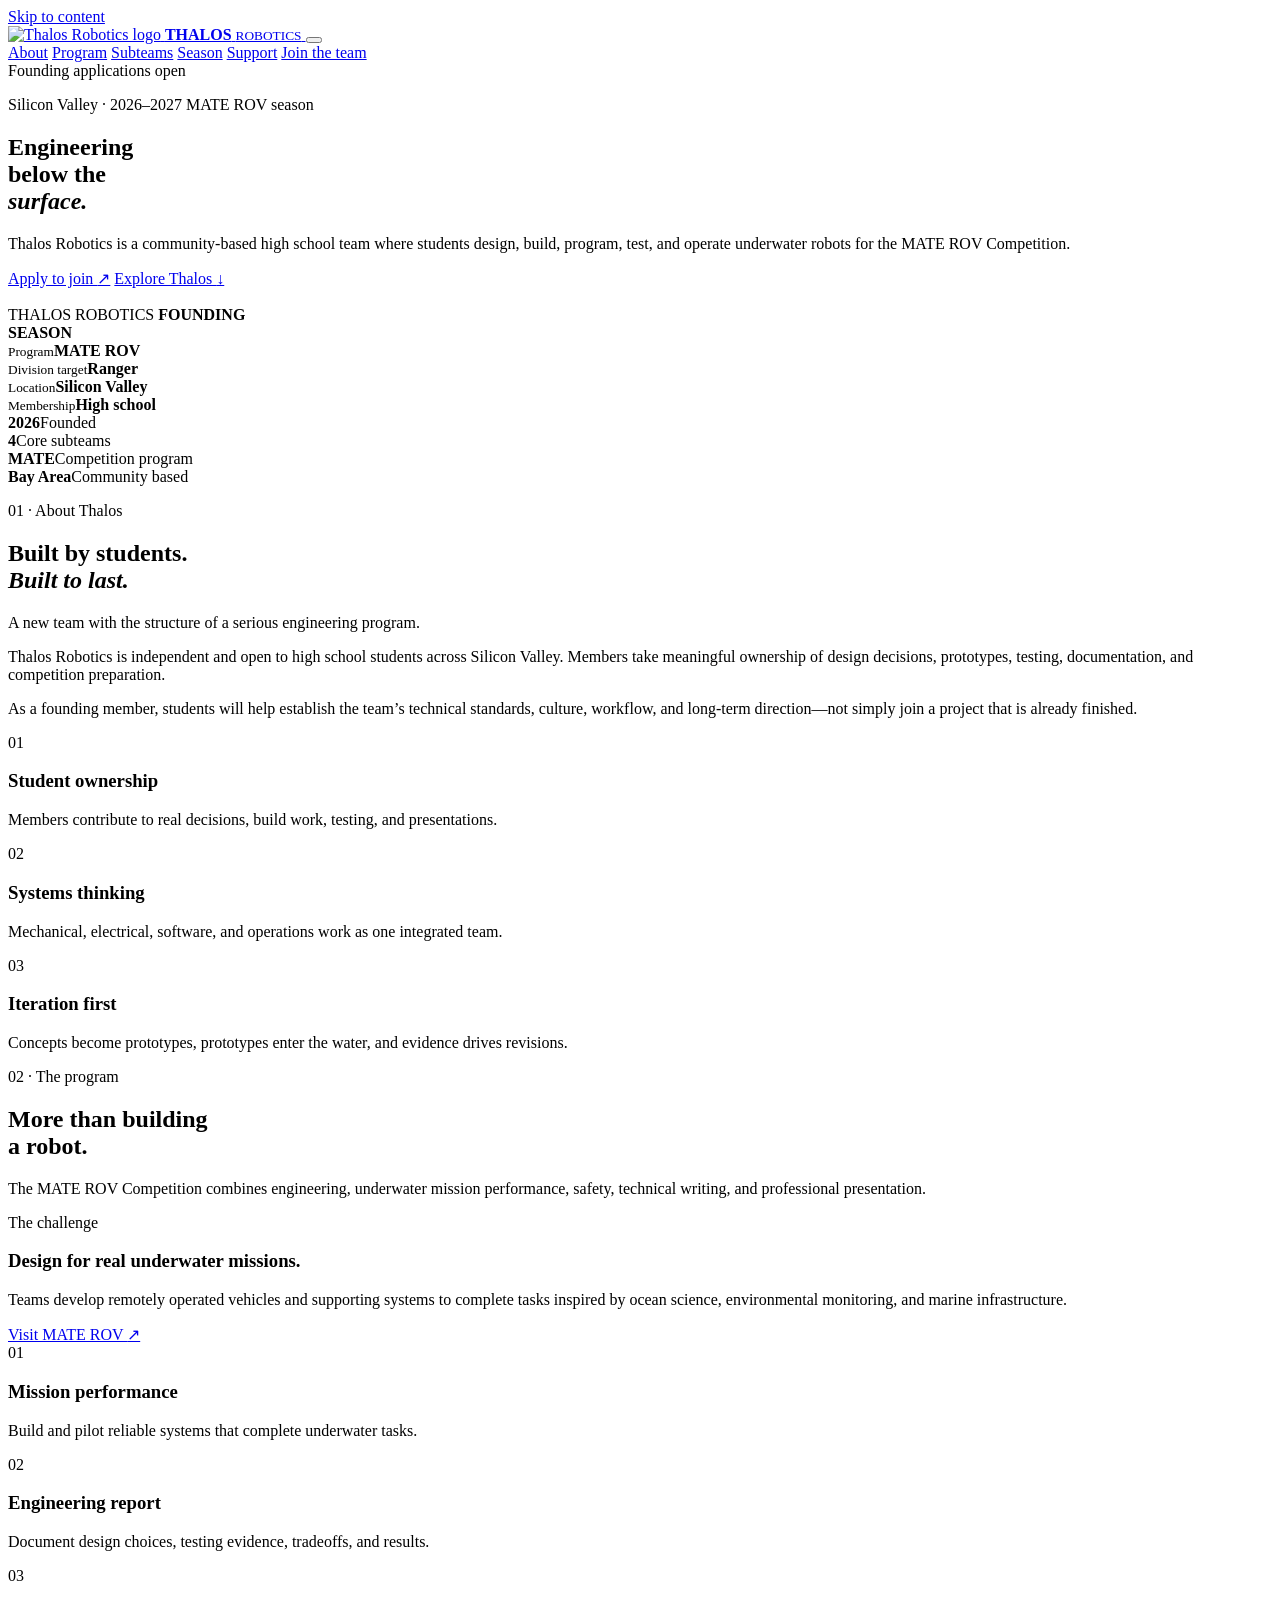
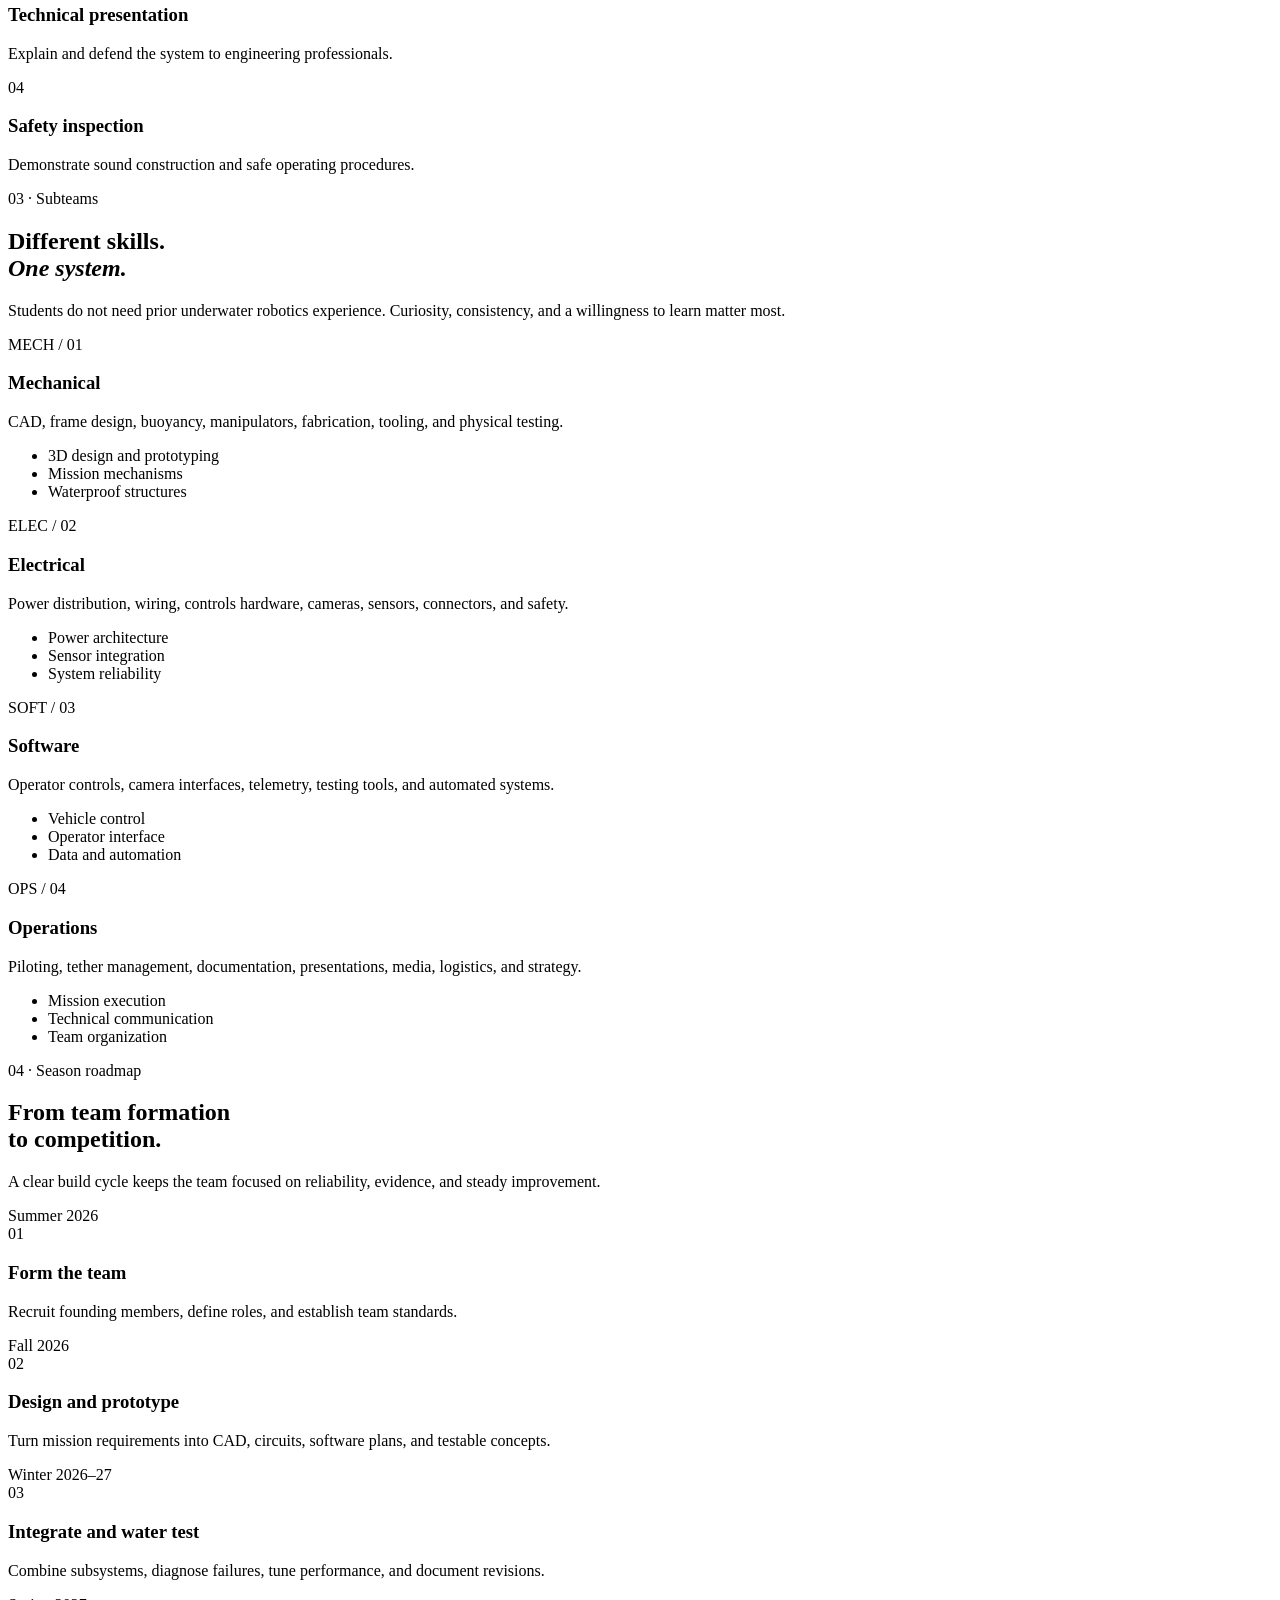
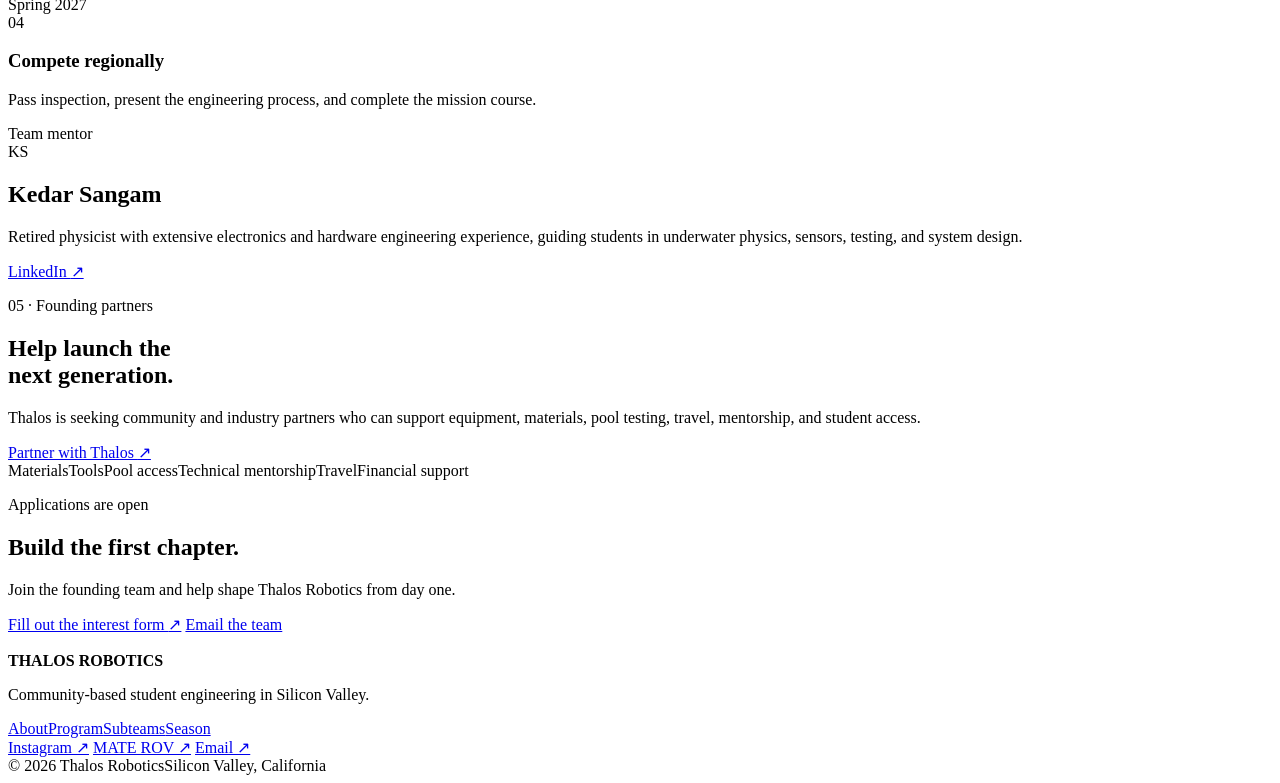
==== index.html @ f49745d5 "NewIndex" ====
<!DOCTYPE html>
<html lang="en" class="no-js">
<head>
  <meta charset="UTF-8" />
  <meta name="viewport" content="width=device-width, initial-scale=1.0" />
  <meta name="description" content="Thalos Robotics is a community-based high school underwater robotics team in Silicon Valley preparing for the 2026–2027 MATE ROV season." />
  <meta name="theme-color" content="#07111b" />
  <title>Thalos Robotics | Silicon Valley</title>
  <link rel="icon" href="assets/thalos-logo.png" />
  <link rel="stylesheet" href="styles.css" />
</head>
<body>
  <a class="skip-link" href="#main">Skip to content</a>

  <header class="site-header" id="top">
    <div class="container nav-row">
      <a class="brand" href="#top" aria-label="Thalos Robotics home">
        <img src="assets/thalos-logo.png" alt="Thalos Robotics logo" />
        <span>
          <strong>THALOS</strong>
          <small>ROBOTICS</small>
        </span>
      </a>

      <button class="menu-button" id="menuButton" type="button" aria-label="Open navigation" aria-controls="siteNav" aria-expanded="false">
        <span></span><span></span><span></span>
      </button>

      <nav class="site-nav" id="siteNav" aria-label="Primary navigation">
        <a href="#about">About</a>
        <a href="#program">Program</a>
        <a href="#subteams">Subteams</a>
        <a href="#season">Season</a>
        <a href="#support">Support</a>
        <a class="nav-button" href="https://forms.gle/yVy1SwmJrFH3ZqKx7" target="_blank" rel="noreferrer">Join the team</a>
      </nav>
    </div>
  </header>

  <main id="main">
    <section class="hero">
      <div class="hero-grid" aria-hidden="true"></div>
      <div class="hero-orb hero-orb-one" aria-hidden="true"></div>
      <div class="hero-orb hero-orb-two" aria-hidden="true"></div>

      <div class="container hero-layout">
        <div class="hero-copy reveal">
          <div class="status-pill"><span></span> Founding applications open</div>
          <p class="overline">Silicon Valley · 2026–2027 MATE ROV season</p>
          <h1>Engineering<br />below the<br /><em>surface.</em></h1>
          <p class="hero-description">
            Thalos Robotics is a community-based high school team where students design, build, program, test, and operate underwater robots for the MATE ROV Competition.
          </p>
          <div class="hero-actions">
            <a class="button button-primary" href="https://forms.gle/yVy1SwmJrFH3ZqKx7" target="_blank" rel="noreferrer">Apply to join <span aria-hidden="true">↗</span></a>
            <a class="button button-secondary" href="#about">Explore Thalos <span aria-hidden="true">↓</span></a>
          </div>
        </div>

        <aside class="hero-panel reveal" data-delay="100" aria-label="Team information">
          <div class="panel-logo-wrap">
            <div class="logo-rings" aria-hidden="true"></div>
            <img src="assets/thalos-logo.png" alt="" />
          </div>
          <div class="panel-wordmark">
            <span>THALOS ROBOTICS</span>
            <strong>FOUNDING<br />SEASON</strong>
          </div>
          <div class="panel-facts">
            <div><small>Program</small><strong>MATE ROV</strong></div>
            <div><small>Division target</small><strong>Ranger</strong></div>
            <div><small>Location</small><strong>Silicon Valley</strong></div>
            <div><small>Membership</small><strong>High school</strong></div>
          </div>
        </aside>
      </div>
    </section>

    <section class="team-strip" aria-label="Team summary">
      <div class="container team-strip-grid">
        <div><strong>2026</strong><span>Founded</span></div>
        <div><strong>4</strong><span>Core subteams</span></div>
        <div><strong>MATE</strong><span>Competition program</span></div>
        <div><strong>Bay Area</strong><span>Community based</span></div>
      </div>
    </section>

    <section class="section section-light" id="about">
      <div class="container two-column">
        <div class="section-heading reveal">
          <p class="overline dark">01 · About Thalos</p>
          <h2>Built by students.<br /><em>Built to last.</em></h2>
        </div>
        <div class="body-copy reveal" data-delay="80">
          <p class="lead">A new team with the structure of a serious engineering program.</p>
          <p>Thalos Robotics is independent and open to high school students across Silicon Valley. Members take meaningful ownership of design decisions, prototypes, testing, documentation, and competition preparation.</p>
          <p>As a founding member, students will help establish the team’s technical standards, culture, workflow, and long-term direction—not simply join a project that is already finished.</p>
        </div>
      </div>

      <div class="container value-grid">
        <article class="value-card reveal">
          <span>01</span>
          <h3>Student ownership</h3>
          <p>Members contribute to real decisions, build work, testing, and presentations.</p>
        </article>
        <article class="value-card reveal" data-delay="60">
          <span>02</span>
          <h3>Systems thinking</h3>
          <p>Mechanical, electrical, software, and operations work as one integrated team.</p>
        </article>
        <article class="value-card reveal" data-delay="120">
          <span>03</span>
          <h3>Iteration first</h3>
          <p>Concepts become prototypes, prototypes enter the water, and evidence drives revisions.</p>
        </article>
      </div>
    </section>

    <section class="section section-dark" id="program">
      <div class="container section-topline reveal">
        <div>
          <p class="overline">02 · The program</p>
          <h2>More than building<br />a robot.</h2>
        </div>
        <p>The MATE ROV Competition combines engineering, underwater mission performance, safety, technical writing, and professional presentation.</p>
      </div>

      <div class="container program-layout">
        <div class="program-feature reveal">
          <p class="feature-label">The challenge</p>
          <h3>Design for real underwater missions.</h3>
          <p>Teams develop remotely operated vehicles and supporting systems to complete tasks inspired by ocean science, environmental monitoring, and marine infrastructure.</p>
          <a class="text-link" href="https://materovcompetition.org/" target="_blank" rel="noreferrer">Visit MATE ROV <span aria-hidden="true">↗</span></a>
        </div>

        <div class="mission-list">
          <article class="mission-item reveal">
            <span>01</span><div><h3>Mission performance</h3><p>Build and pilot reliable systems that complete underwater tasks.</p></div>
          </article>
          <article class="mission-item reveal" data-delay="50">
            <span>02</span><div><h3>Engineering report</h3><p>Document design choices, testing evidence, tradeoffs, and results.</p></div>
          </article>
          <article class="mission-item reveal" data-delay="100">
            <span>03</span><div><h3>Technical presentation</h3><p>Explain and defend the system to engineering professionals.</p></div>
          </article>
          <article class="mission-item reveal" data-delay="150">
            <span>04</span><div><h3>Safety inspection</h3><p>Demonstrate sound construction and safe operating procedures.</p></div>
          </article>
        </div>
      </div>
    </section>

    <section class="section section-light" id="subteams">
      <div class="container section-topline dark reveal">
        <div>
          <p class="overline dark">03 · Subteams</p>
          <h2>Different skills.<br /><em>One system.</em></h2>
        </div>
        <p>Students do not need prior underwater robotics experience. Curiosity, consistency, and a willingness to learn matter most.</p>
      </div>

      <div class="container subteam-grid">
        <article class="subteam-card reveal">
          <div class="subteam-code">MECH / 01</div>
          <h3>Mechanical</h3>
          <p>CAD, frame design, buoyancy, manipulators, fabrication, tooling, and physical testing.</p>
          <ul><li>3D design and prototyping</li><li>Mission mechanisms</li><li>Waterproof structures</li></ul>
        </article>
        <article class="subteam-card reveal" data-delay="50">
          <div class="subteam-code">ELEC / 02</div>
          <h3>Electrical</h3>
          <p>Power distribution, wiring, controls hardware, cameras, sensors, connectors, and safety.</p>
          <ul><li>Power architecture</li><li>Sensor integration</li><li>System reliability</li></ul>
        </article>
        <article class="subteam-card reveal" data-delay="100">
          <div class="subteam-code">SOFT / 03</div>
          <h3>Software</h3>
          <p>Operator controls, camera interfaces, telemetry, testing tools, and automated systems.</p>
          <ul><li>Vehicle control</li><li>Operator interface</li><li>Data and automation</li></ul>
        </article>
        <article class="subteam-card reveal" data-delay="150">
          <div class="subteam-code">OPS / 04</div>
          <h3>Operations</h3>
          <p>Piloting, tether management, documentation, presentations, media, logistics, and strategy.</p>
          <ul><li>Mission execution</li><li>Technical communication</li><li>Team organization</li></ul>
        </article>
      </div>
    </section>

    <section class="section season-section" id="season">
      <div class="container section-topline reveal">
        <div>
          <p class="overline">04 · Season roadmap</p>
          <h2>From team formation<br />to competition.</h2>
        </div>
        <p>A clear build cycle keeps the team focused on reliability, evidence, and steady improvement.</p>
      </div>

      <div class="container timeline">
        <article class="timeline-row reveal">
          <div class="timeline-date">Summer 2026</div><div class="timeline-dot"></div><div><span>01</span><h3>Form the team</h3><p>Recruit founding members, define roles, and establish team standards.</p></div>
        </article>
        <article class="timeline-row reveal">
          <div class="timeline-date">Fall 2026</div><div class="timeline-dot"></div><div><span>02</span><h3>Design and prototype</h3><p>Turn mission requirements into CAD, circuits, software plans, and testable concepts.</p></div>
        </article>
        <article class="timeline-row reveal">
          <div class="timeline-date">Winter 2026–27</div><div class="timeline-dot"></div><div><span>03</span><h3>Integrate and water test</h3><p>Combine subsystems, diagnose failures, tune performance, and document revisions.</p></div>
        </article>
        <article class="timeline-row reveal">
          <div class="timeline-date">Spring 2027</div><div class="timeline-dot"></div><div><span>04</span><h3>Compete regionally</h3><p>Pass inspection, present the engineering process, and complete the mission course.</p></div>
        </article>
      </div>
    </section>

    <section class="mentor-section">
      <div class="container mentor-card reveal">
        <div class="mentor-tag">Team mentor</div>
        <div class="mentor-profile">
          <div class="mentor-avatar" aria-hidden="true">KS</div>
          <div>
            <h2>Kedar Sangam</h2>
            <p>Retired physicist with extensive electronics and hardware engineering experience, guiding students in underwater physics, sensors, testing, and system design.</p>
          </div>
        </div>
        <a class="button button-outline-dark" href="https://www.linkedin.com/in/kedarsangam/" target="_blank" rel="noreferrer">LinkedIn <span aria-hidden="true">↗</span></a>
      </div>
    </section>

    <section class="section support-section" id="support">
      <div class="container support-layout">
        <div class="support-copy reveal">
          <p class="overline">05 · Founding partners</p>
          <h2>Help launch the<br />next generation.</h2>
          <p>Thalos is seeking community and industry partners who can support equipment, materials, pool testing, travel, mentorship, and student access.</p>
          <a class="button button-secondary" href="mailto:thalosrobotics@gmail.com?subject=Thalos%20Robotics%20Partnership">Partner with Thalos <span aria-hidden="true">↗</span></a>
        </div>
        <div class="support-list reveal" data-delay="80">
          <span>Materials</span><span>Tools</span><span>Pool access</span><span>Technical mentorship</span><span>Travel</span><span>Financial support</span>
        </div>
      </div>
    </section>

    <section class="join-section">
      <div class="join-pattern" aria-hidden="true"></div>
      <div class="container join-content reveal">
        <p class="overline">Applications are open</p>
        <h2>Build the first chapter.</h2>
        <p>Join the founding team and help shape Thalos Robotics from day one.</p>
        <div class="join-actions">
          <a class="button button-white" href="https://forms.gle/yVy1SwmJrFH3ZqKx7" target="_blank" rel="noreferrer">Fill out the interest form <span aria-hidden="true">↗</span></a>
          <a class="button button-ghost" href="mailto:thalosrobotics@gmail.com">Email the team</a>
        </div>
      </div>
    </section>
  </main>

  <footer class="site-footer">
    <div class="container footer-layout">
      <div class="footer-brand">
        <img src="assets/thalos-logo.png" alt="" />
        <div><strong>THALOS ROBOTICS</strong><p>Community-based student engineering in Silicon Valley.</p></div>
      </div>
      <div class="footer-nav">
        <a href="#about">About</a><a href="#program">Program</a><a href="#subteams">Subteams</a><a href="#season">Season</a>
      </div>
      <div class="footer-nav">
        <a href="https://instagram.com/thalosrobotics" target="_blank" rel="noreferrer">Instagram ↗</a>
        <a href="https://materovcompetition.org/" target="_blank" rel="noreferrer">MATE ROV ↗</a>
        <a href="mailto:thalosrobotics@gmail.com">Email ↗</a>
      </div>
    </div>
    <div class="container footer-bottom"><span>© 2026 Thalos Robotics</span><span>Silicon Valley, California</span></div>
  </footer>

  <script src="script.js"></script>
</body>
</html>
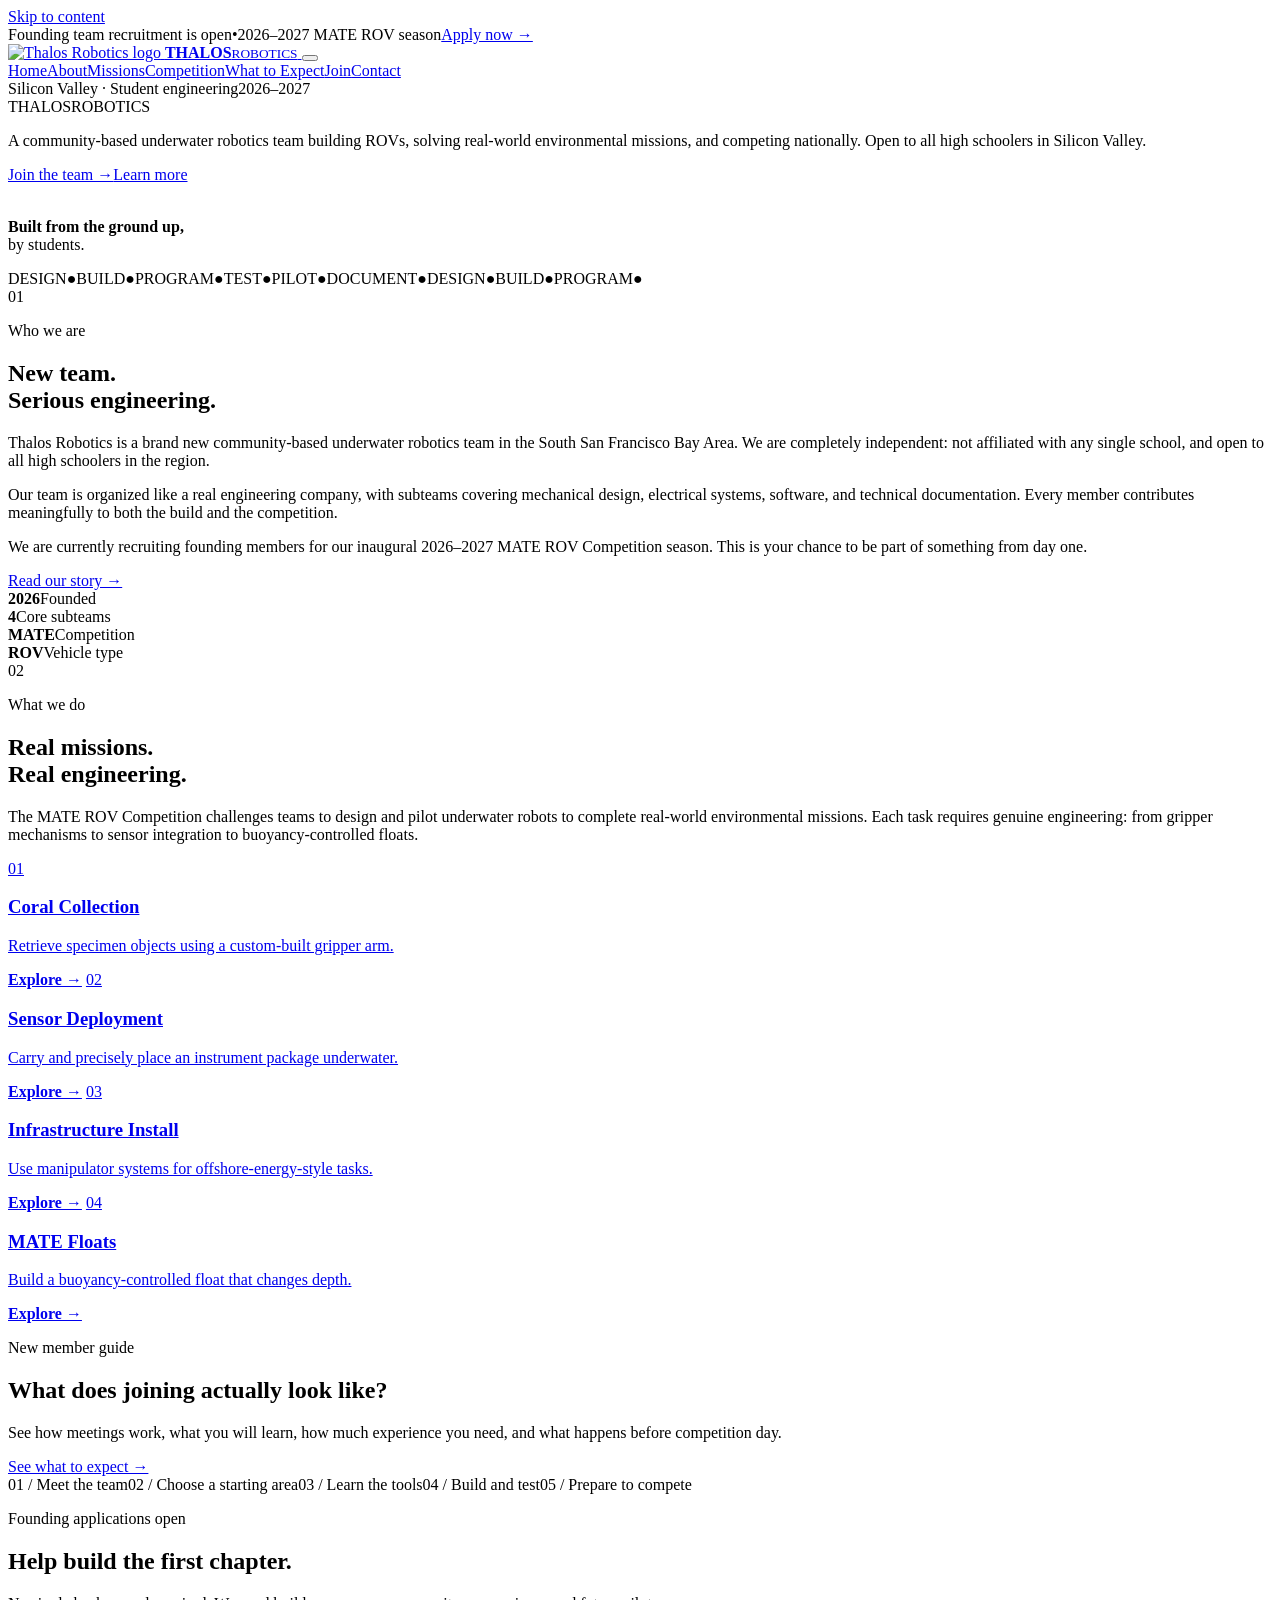
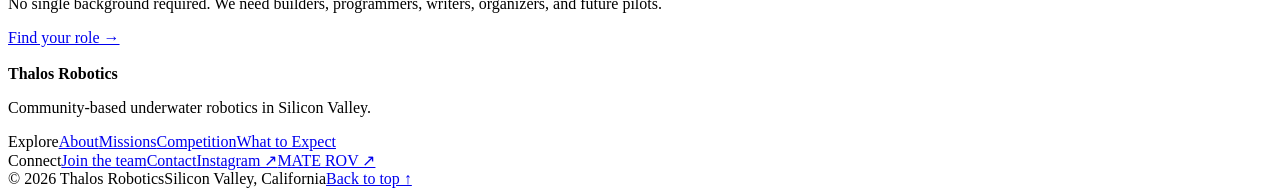
==== commit c6b73edf: "Add files via upload New Website" ====
--- a/index.html
+++ b/index.html
@@ -1,278 +1,79 @@
-<!DOCTYPE html>
+<!doctype html>
 <html lang="en" class="no-js">
 <head>
-  <meta charset="UTF-8" />
-  <meta name="viewport" content="width=device-width, initial-scale=1.0" />
+  <meta charset="utf-8" />
+  <meta name="viewport" content="width=device-width, initial-scale=1" />
   <meta name="description" content="Thalos Robotics is a community-based high school underwater robotics team in Silicon Valley preparing for the 2026–2027 MATE ROV season." />
-  <meta name="theme-color" content="#07111b" />
-  <title>Thalos Robotics | Silicon Valley</title>
+  <meta name="theme-color" content="#f4f0e6" />
+  <title>Home | Thalos Robotics</title>
   <link rel="icon" href="assets/thalos-logo.png" />
   <link rel="stylesheet" href="styles.css" />
 </head>
-<body>
-  <a class="skip-link" href="#main">Skip to content</a>
+<body class="home-page">
+<a class="skip-link" href="#main">Skip to content</a>
+<div class="announcement"><div class="wrap announcement-inner"><span>Founding team recruitment is open</span><span class="announcement-dot">•</span><span>2026–2027 MATE ROV season</span><a href="join.html">Apply now →</a></div></div>
+<header class="site-header" id="top">
+  <div class="wrap nav-shell">
+    <a class="brand" href="index.html" aria-label="Thalos Robotics home">
+      <img src="assets/thalos-logo.png" alt="Thalos Robotics logo" />
+      <span><strong>THALOS</strong><small>ROBOTICS</small></span>
+    </a>
+    <button class="menu-toggle" type="button" aria-expanded="false" aria-controls="site-nav" aria-label="Open navigation"><i></i><i></i></button>
+    <nav class="site-nav" id="site-nav" aria-label="Primary navigation"><a href="index.html" class="active" aria-current="page">Home</a><a href="about.html">About</a><a href="mission.html">Missions</a><a href="competition.html">Competition</a><a href="expect.html">What to Expect</a><a href="join.html">Join</a><a href="contact.html">Contact</a></nav>
+  </div>
+</header>
+<main id="main">
+<section class="home-hero section-pad">
+  <div class="wrap hero-stage">
+    <div class="hero-kicker reveal"><span class="eyebrow">Silicon Valley · Student engineering</span><span class="season-chip">2026–2027</span></div>
+    <div class="hero-title reveal" data-delay="60"><span>THALOS</span><span class="outline-word">ROBOTICS</span></div>
+    <div class="hero-bottom">
+      <div class="hero-statement reveal" data-delay="120"><p>A community-based underwater robotics team building ROVs, solving real-world environmental missions, and competing nationally. Open to all high schoolers in Silicon Valley.</p><div class="button-row"><a class="button button-dark" href="join.html">Join the team →</a><a class="button button-line" href="about.html">Learn more</a></div></div>
+      <div class="hero-badge reveal" data-delay="180"><div class="badge-ring"><img src="assets/thalos-logo.png" alt="" /></div><p><strong>Built from the ground up,</strong><br />by students.</p></div>
+    </div>
+  </div>
+</section>
 
-  <header class="site-header" id="top">
-    <div class="container nav-row">
-      <a class="brand" href="#top" aria-label="Thalos Robotics home">
-        <img src="assets/thalos-logo.png" alt="Thalos Robotics logo" />
-        <span>
-          <strong>THALOS</strong>
-          <small>ROBOTICS</small>
-        </span>
-      </a>
+<section class="ticker" aria-label="Team focus areas"><div class="ticker-track"><span>DESIGN</span><b>●</b><span>BUILD</span><b>●</b><span>PROGRAM</span><b>●</b><span>TEST</span><b>●</b><span>PILOT</span><b>●</b><span>DOCUMENT</span><b>●</b><span>DESIGN</span><b>●</b><span>BUILD</span><b>●</b><span>PROGRAM</span><b>●</b></div></section>
 
-      <button class="menu-button" id="menuButton" type="button" aria-label="Open navigation" aria-controls="siteNav" aria-expanded="false">
-        <span></span><span></span><span></span>
-      </button>
+<section class="section-pad section-cream">
+  <div class="wrap split-intro">
+    <div class="reveal"><span class="section-number">01</span><p class="eyebrow">Who we are</p><h2>New team.<br />Serious engineering.</h2></div>
+    <div class="large-copy reveal" data-delay="80"><p>Thalos Robotics is a brand new community-based underwater robotics team in the South San Francisco Bay Area. We are completely independent: not affiliated with any single school, and open to all high schoolers in the region.</p><p>Our team is organized like a real engineering company, with subteams covering mechanical design, electrical systems, software, and technical documentation. Every member contributes meaningfully to both the build and the competition.</p><p>We are currently recruiting founding members for our inaugural 2026–2027 MATE ROV Competition season. This is your chance to be part of something from day one.</p><a class="arrow-link" href="about.html">Read our story →</a></div>
+  </div>
+  <div class="wrap metric-grid reveal">
+    <div><strong>2026</strong><span>Founded</span></div><div><strong>4</strong><span>Core subteams</span></div><div><strong>MATE</strong><span>Competition</span></div><div><strong>ROV</strong><span>Vehicle type</span></div>
+  </div>
+</section>
 
-      <nav class="site-nav" id="siteNav" aria-label="Primary navigation">
-        <a href="#about">About</a>
-        <a href="#program">Program</a>
-        <a href="#subteams">Subteams</a>
-        <a href="#season">Season</a>
-        <a href="#support">Support</a>
-        <a class="nav-button" href="https://forms.gle/yVy1SwmJrFH3ZqKx7" target="_blank" rel="noreferrer">Join the team</a>
-      </nav>
+<section class="section-pad section-blue">
+  <div class="wrap section-heading reveal"><div><span class="section-number light">02</span><p class="eyebrow light">What we do</p><h2>Real missions.<br />Real engineering.</h2></div><p>The MATE ROV Competition challenges teams to design and pilot underwater robots to complete real-world environmental missions. Each task requires genuine engineering: from gripper mechanisms to sensor integration to buoyancy-controlled floats.</p></div>
+  <div class="wrap mission-board">
+    <a class="mission-tile reveal" href="mission.html#coral"><span>01</span><h3>Coral Collection</h3><p>Retrieve specimen objects using a custom-built gripper arm.</p><b>Explore →</b></a>
+    <a class="mission-tile reveal" data-delay="60" href="mission.html#sensor"><span>02</span><h3>Sensor Deployment</h3><p>Carry and precisely place an instrument package underwater.</p><b>Explore →</b></a>
+    <a class="mission-tile reveal" data-delay="120" href="mission.html#infrastructure"><span>03</span><h3>Infrastructure Install</h3><p>Use manipulator systems for offshore-energy-style tasks.</p><b>Explore →</b></a>
+    <a class="mission-tile reveal" data-delay="180" href="mission.html#floats"><span>04</span><h3>MATE Floats</h3><p>Build a buoyancy-controlled float that changes depth.</p><b>Explore →</b></a>
+  </div>
+</section>
+
+<section class="section-pad section-paper">
+  <div class="wrap feature-banner reveal"><div><p class="eyebrow">New member guide</p><h2>What does joining actually look like?</h2><p>See how meetings work, what you will learn, how much experience you need, and what happens before competition day.</p><a class="button button-coral" href="expect.html">See what to expect →</a></div><div class="expect-stack"><span>01 / Meet the team</span><span>02 / Choose a starting area</span><span>03 / Learn the tools</span><span>04 / Build and test</span><span>05 / Prepare to compete</span></div></div>
+</section>
+
+<section class="section-pad section-coral">
+  <div class="wrap cta-band reveal"><div><p class="eyebrow">Founding applications open</p><h2>Help build the first chapter.</h2></div><div><p>No single background required. We need builders, programmers, writers, organizers, and future pilots.</p><a class="button button-light" href="join.html">Find your role →</a></div></div>
+</section></main>
+<footer class="site-footer">
+  <div class="wrap footer-grid">
+    <div class="footer-identity">
+      <img src="assets/thalos-logo.png" alt="" />
+      <div><strong>Thalos Robotics</strong><p>Community-based underwater robotics in Silicon Valley.</p></div>
     </div>
-  </header>
-
-  <main id="main">
-    <section class="hero">
-      <div class="hero-grid" aria-hidden="true"></div>
-      <div class="hero-orb hero-orb-one" aria-hidden="true"></div>
-      <div class="hero-orb hero-orb-two" aria-hidden="true"></div>
-
-      <div class="container hero-layout">
-        <div class="hero-copy reveal">
-          <div class="status-pill"><span></span> Founding applications open</div>
-          <p class="overline">Silicon Valley · 2026–2027 MATE ROV season</p>
-          <h1>Engineering<br />below the<br /><em>surface.</em></h1>
-          <p class="hero-description">
-            Thalos Robotics is a community-based high school team where students design, build, program, test, and operate underwater robots for the MATE ROV Competition.
-          </p>
-          <div class="hero-actions">
-            <a class="button button-primary" href="https://forms.gle/yVy1SwmJrFH3ZqKx7" target="_blank" rel="noreferrer">Apply to join <span aria-hidden="true">↗</span></a>
-            <a class="button button-secondary" href="#about">Explore Thalos <span aria-hidden="true">↓</span></a>
-          </div>
-        </div>
-
-        <aside class="hero-panel reveal" data-delay="100" aria-label="Team information">
-          <div class="panel-logo-wrap">
-            <div class="logo-rings" aria-hidden="true"></div>
-            <img src="assets/thalos-logo.png" alt="" />
-          </div>
-          <div class="panel-wordmark">
-            <span>THALOS ROBOTICS</span>
-            <strong>FOUNDING<br />SEASON</strong>
-          </div>
-          <div class="panel-facts">
-            <div><small>Program</small><strong>MATE ROV</strong></div>
-            <div><small>Division target</small><strong>Ranger</strong></div>
-            <div><small>Location</small><strong>Silicon Valley</strong></div>
-            <div><small>Membership</small><strong>High school</strong></div>
-          </div>
-        </aside>
-      </div>
-    </section>
-
-    <section class="team-strip" aria-label="Team summary">
-      <div class="container team-strip-grid">
-        <div><strong>2026</strong><span>Founded</span></div>
-        <div><strong>4</strong><span>Core subteams</span></div>
-        <div><strong>MATE</strong><span>Competition program</span></div>
-        <div><strong>Bay Area</strong><span>Community based</span></div>
-      </div>
-    </section>
-
-    <section class="section section-light" id="about">
-      <div class="container two-column">
-        <div class="section-heading reveal">
-          <p class="overline dark">01 · About Thalos</p>
-          <h2>Built by students.<br /><em>Built to last.</em></h2>
-        </div>
-        <div class="body-copy reveal" data-delay="80">
-          <p class="lead">A new team with the structure of a serious engineering program.</p>
-          <p>Thalos Robotics is independent and open to high school students across Silicon Valley. Members take meaningful ownership of design decisions, prototypes, testing, documentation, and competition preparation.</p>
-          <p>As a founding member, students will help establish the team’s technical standards, culture, workflow, and long-term direction—not simply join a project that is already finished.</p>
-        </div>
-      </div>
-
-      <div class="container value-grid">
-        <article class="value-card reveal">
-          <span>01</span>
-          <h3>Student ownership</h3>
-          <p>Members contribute to real decisions, build work, testing, and presentations.</p>
-        </article>
-        <article class="value-card reveal" data-delay="60">
-          <span>02</span>
-          <h3>Systems thinking</h3>
-          <p>Mechanical, electrical, software, and operations work as one integrated team.</p>
-        </article>
-        <article class="value-card reveal" data-delay="120">
-          <span>03</span>
-          <h3>Iteration first</h3>
-          <p>Concepts become prototypes, prototypes enter the water, and evidence drives revisions.</p>
-        </article>
-      </div>
-    </section>
-
-    <section class="section section-dark" id="program">
-      <div class="container section-topline reveal">
-        <div>
-          <p class="overline">02 · The program</p>
-          <h2>More than building<br />a robot.</h2>
-        </div>
-        <p>The MATE ROV Competition combines engineering, underwater mission performance, safety, technical writing, and professional presentation.</p>
-      </div>
-
-      <div class="container program-layout">
-        <div class="program-feature reveal">
-          <p class="feature-label">The challenge</p>
-          <h3>Design for real underwater missions.</h3>
-          <p>Teams develop remotely operated vehicles and supporting systems to complete tasks inspired by ocean science, environmental monitoring, and marine infrastructure.</p>
-          <a class="text-link" href="https://materovcompetition.org/" target="_blank" rel="noreferrer">Visit MATE ROV <span aria-hidden="true">↗</span></a>
-        </div>
-
-        <div class="mission-list">
-          <article class="mission-item reveal">
-            <span>01</span><div><h3>Mission performance</h3><p>Build and pilot reliable systems that complete underwater tasks.</p></div>
-          </article>
-          <article class="mission-item reveal" data-delay="50">
-            <span>02</span><div><h3>Engineering report</h3><p>Document design choices, testing evidence, tradeoffs, and results.</p></div>
-          </article>
-          <article class="mission-item reveal" data-delay="100">
-            <span>03</span><div><h3>Technical presentation</h3><p>Explain and defend the system to engineering professionals.</p></div>
-          </article>
-          <article class="mission-item reveal" data-delay="150">
-            <span>04</span><div><h3>Safety inspection</h3><p>Demonstrate sound construction and safe operating procedures.</p></div>
-          </article>
-        </div>
-      </div>
-    </section>
-
-    <section class="section section-light" id="subteams">
-      <div class="container section-topline dark reveal">
-        <div>
-          <p class="overline dark">03 · Subteams</p>
-          <h2>Different skills.<br /><em>One system.</em></h2>
-        </div>
-        <p>Students do not need prior underwater robotics experience. Curiosity, consistency, and a willingness to learn matter most.</p>
-      </div>
-
-      <div class="container subteam-grid">
-        <article class="subteam-card reveal">
-          <div class="subteam-code">MECH / 01</div>
-          <h3>Mechanical</h3>
-          <p>CAD, frame design, buoyancy, manipulators, fabrication, tooling, and physical testing.</p>
-          <ul><li>3D design and prototyping</li><li>Mission mechanisms</li><li>Waterproof structures</li></ul>
-        </article>
-        <article class="subteam-card reveal" data-delay="50">
-          <div class="subteam-code">ELEC / 02</div>
-          <h3>Electrical</h3>
-          <p>Power distribution, wiring, controls hardware, cameras, sensors, connectors, and safety.</p>
-          <ul><li>Power architecture</li><li>Sensor integration</li><li>System reliability</li></ul>
-        </article>
-        <article class="subteam-card reveal" data-delay="100">
-          <div class="subteam-code">SOFT / 03</div>
-          <h3>Software</h3>
-          <p>Operator controls, camera interfaces, telemetry, testing tools, and automated systems.</p>
-          <ul><li>Vehicle control</li><li>Operator interface</li><li>Data and automation</li></ul>
-        </article>
-        <article class="subteam-card reveal" data-delay="150">
-          <div class="subteam-code">OPS / 04</div>
-          <h3>Operations</h3>
-          <p>Piloting, tether management, documentation, presentations, media, logistics, and strategy.</p>
-          <ul><li>Mission execution</li><li>Technical communication</li><li>Team organization</li></ul>
-        </article>
-      </div>
-    </section>
-
-    <section class="section season-section" id="season">
-      <div class="container section-topline reveal">
-        <div>
-          <p class="overline">04 · Season roadmap</p>
-          <h2>From team formation<br />to competition.</h2>
-        </div>
-        <p>A clear build cycle keeps the team focused on reliability, evidence, and steady improvement.</p>
-      </div>
-
-      <div class="container timeline">
-        <article class="timeline-row reveal">
-          <div class="timeline-date">Summer 2026</div><div class="timeline-dot"></div><div><span>01</span><h3>Form the team</h3><p>Recruit founding members, define roles, and establish team standards.</p></div>
-        </article>
-        <article class="timeline-row reveal">
-          <div class="timeline-date">Fall 2026</div><div class="timeline-dot"></div><div><span>02</span><h3>Design and prototype</h3><p>Turn mission requirements into CAD, circuits, software plans, and testable concepts.</p></div>
-        </article>
-        <article class="timeline-row reveal">
-          <div class="timeline-date">Winter 2026–27</div><div class="timeline-dot"></div><div><span>03</span><h3>Integrate and water test</h3><p>Combine subsystems, diagnose failures, tune performance, and document revisions.</p></div>
-        </article>
-        <article class="timeline-row reveal">
-          <div class="timeline-date">Spring 2027</div><div class="timeline-dot"></div><div><span>04</span><h3>Compete regionally</h3><p>Pass inspection, present the engineering process, and complete the mission course.</p></div>
-        </article>
-      </div>
-    </section>
-
-    <section class="mentor-section">
-      <div class="container mentor-card reveal">
-        <div class="mentor-tag">Team mentor</div>
-        <div class="mentor-profile">
-          <div class="mentor-avatar" aria-hidden="true">KS</div>
-          <div>
-            <h2>Kedar Sangam</h2>
-            <p>Retired physicist with extensive electronics and hardware engineering experience, guiding students in underwater physics, sensors, testing, and system design.</p>
-          </div>
-        </div>
-        <a class="button button-outline-dark" href="https://www.linkedin.com/in/kedarsangam/" target="_blank" rel="noreferrer">LinkedIn <span aria-hidden="true">↗</span></a>
-      </div>
-    </section>
-
-    <section class="section support-section" id="support">
-      <div class="container support-layout">
-        <div class="support-copy reveal">
-          <p class="overline">05 · Founding partners</p>
-          <h2>Help launch the<br />next generation.</h2>
-          <p>Thalos is seeking community and industry partners who can support equipment, materials, pool testing, travel, mentorship, and student access.</p>
-          <a class="button button-secondary" href="mailto:thalosrobotics@gmail.com?subject=Thalos%20Robotics%20Partnership">Partner with Thalos <span aria-hidden="true">↗</span></a>
-        </div>
-        <div class="support-list reveal" data-delay="80">
-          <span>Materials</span><span>Tools</span><span>Pool access</span><span>Technical mentorship</span><span>Travel</span><span>Financial support</span>
-        </div>
-      </div>
-    </section>
-
-    <section class="join-section">
-      <div class="join-pattern" aria-hidden="true"></div>
-      <div class="container join-content reveal">
-        <p class="overline">Applications are open</p>
-        <h2>Build the first chapter.</h2>
-        <p>Join the founding team and help shape Thalos Robotics from day one.</p>
-        <div class="join-actions">
-          <a class="button button-white" href="https://forms.gle/yVy1SwmJrFH3ZqKx7" target="_blank" rel="noreferrer">Fill out the interest form <span aria-hidden="true">↗</span></a>
-          <a class="button button-ghost" href="mailto:thalosrobotics@gmail.com">Email the team</a>
-        </div>
-      </div>
-    </section>
-  </main>
-
-  <footer class="site-footer">
-    <div class="container footer-layout">
-      <div class="footer-brand">
-        <img src="assets/thalos-logo.png" alt="" />
-        <div><strong>THALOS ROBOTICS</strong><p>Community-based student engineering in Silicon Valley.</p></div>
-      </div>
-      <div class="footer-nav">
-        <a href="#about">About</a><a href="#program">Program</a><a href="#subteams">Subteams</a><a href="#season">Season</a>
-      </div>
-      <div class="footer-nav">
-        <a href="https://instagram.com/thalosrobotics" target="_blank" rel="noreferrer">Instagram ↗</a>
-        <a href="https://materovcompetition.org/" target="_blank" rel="noreferrer">MATE ROV ↗</a>
-        <a href="mailto:thalosrobotics@gmail.com">Email ↗</a>
-      </div>
-    </div>
-    <div class="container footer-bottom"><span>© 2026 Thalos Robotics</span><span>Silicon Valley, California</span></div>
-  </footer>
-
-  <script src="script.js"></script>
+    <div class="footer-column"><span>Explore</span><a href="about.html">About</a><a href="mission.html">Missions</a><a href="competition.html">Competition</a><a href="expect.html">What to Expect</a></div>
+    <div class="footer-column"><span>Connect</span><a href="join.html">Join the team</a><a href="contact.html">Contact</a><a href="https://instagram.com/thalosrobotics" target="_blank" rel="noreferrer">Instagram ↗</a><a href="https://materovcompetition.org/" target="_blank" rel="noreferrer">MATE ROV ↗</a></div>
+  </div>
+  <div class="wrap footer-bottom"><span>© 2026 Thalos Robotics</span><span>Silicon Valley, California</span><a href="#top">Back to top ↑</a></div>
+</footer>
+<script src="script.js"></script>
 </body>
-</html>
+</html>
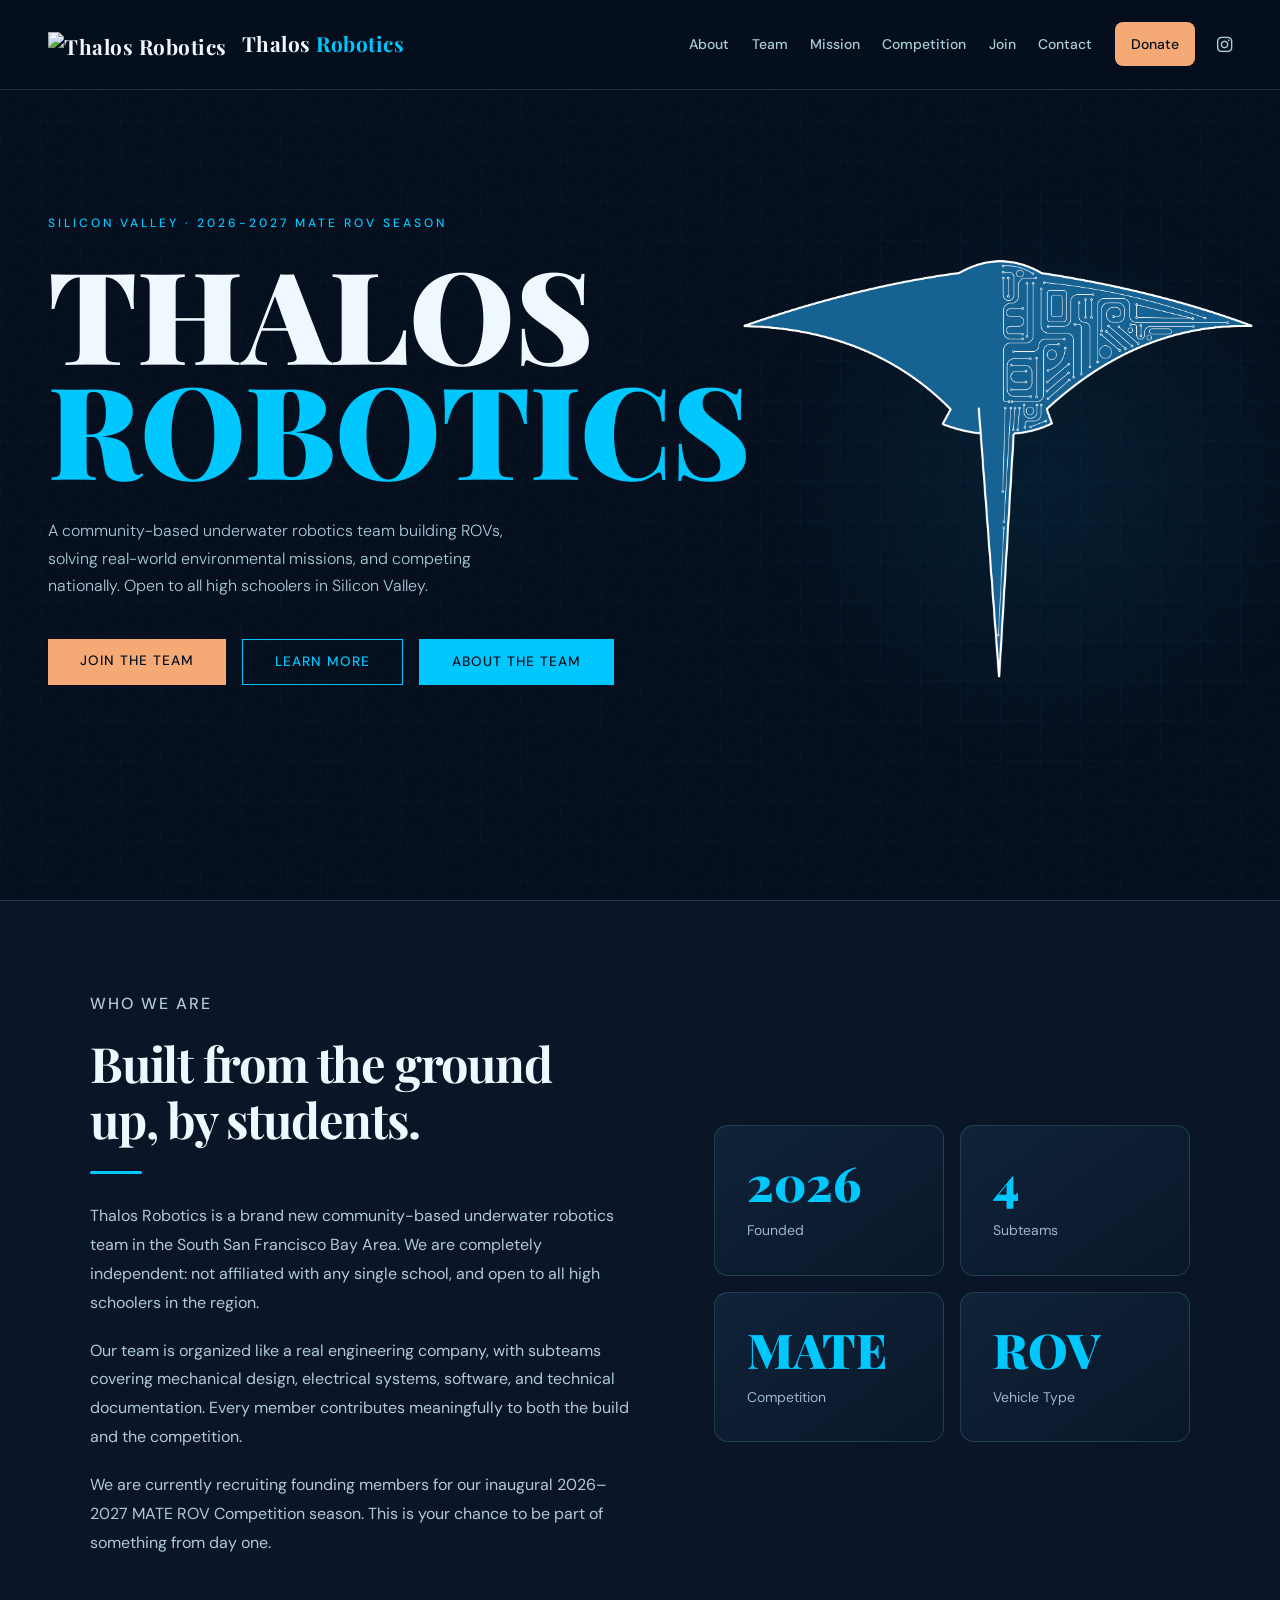
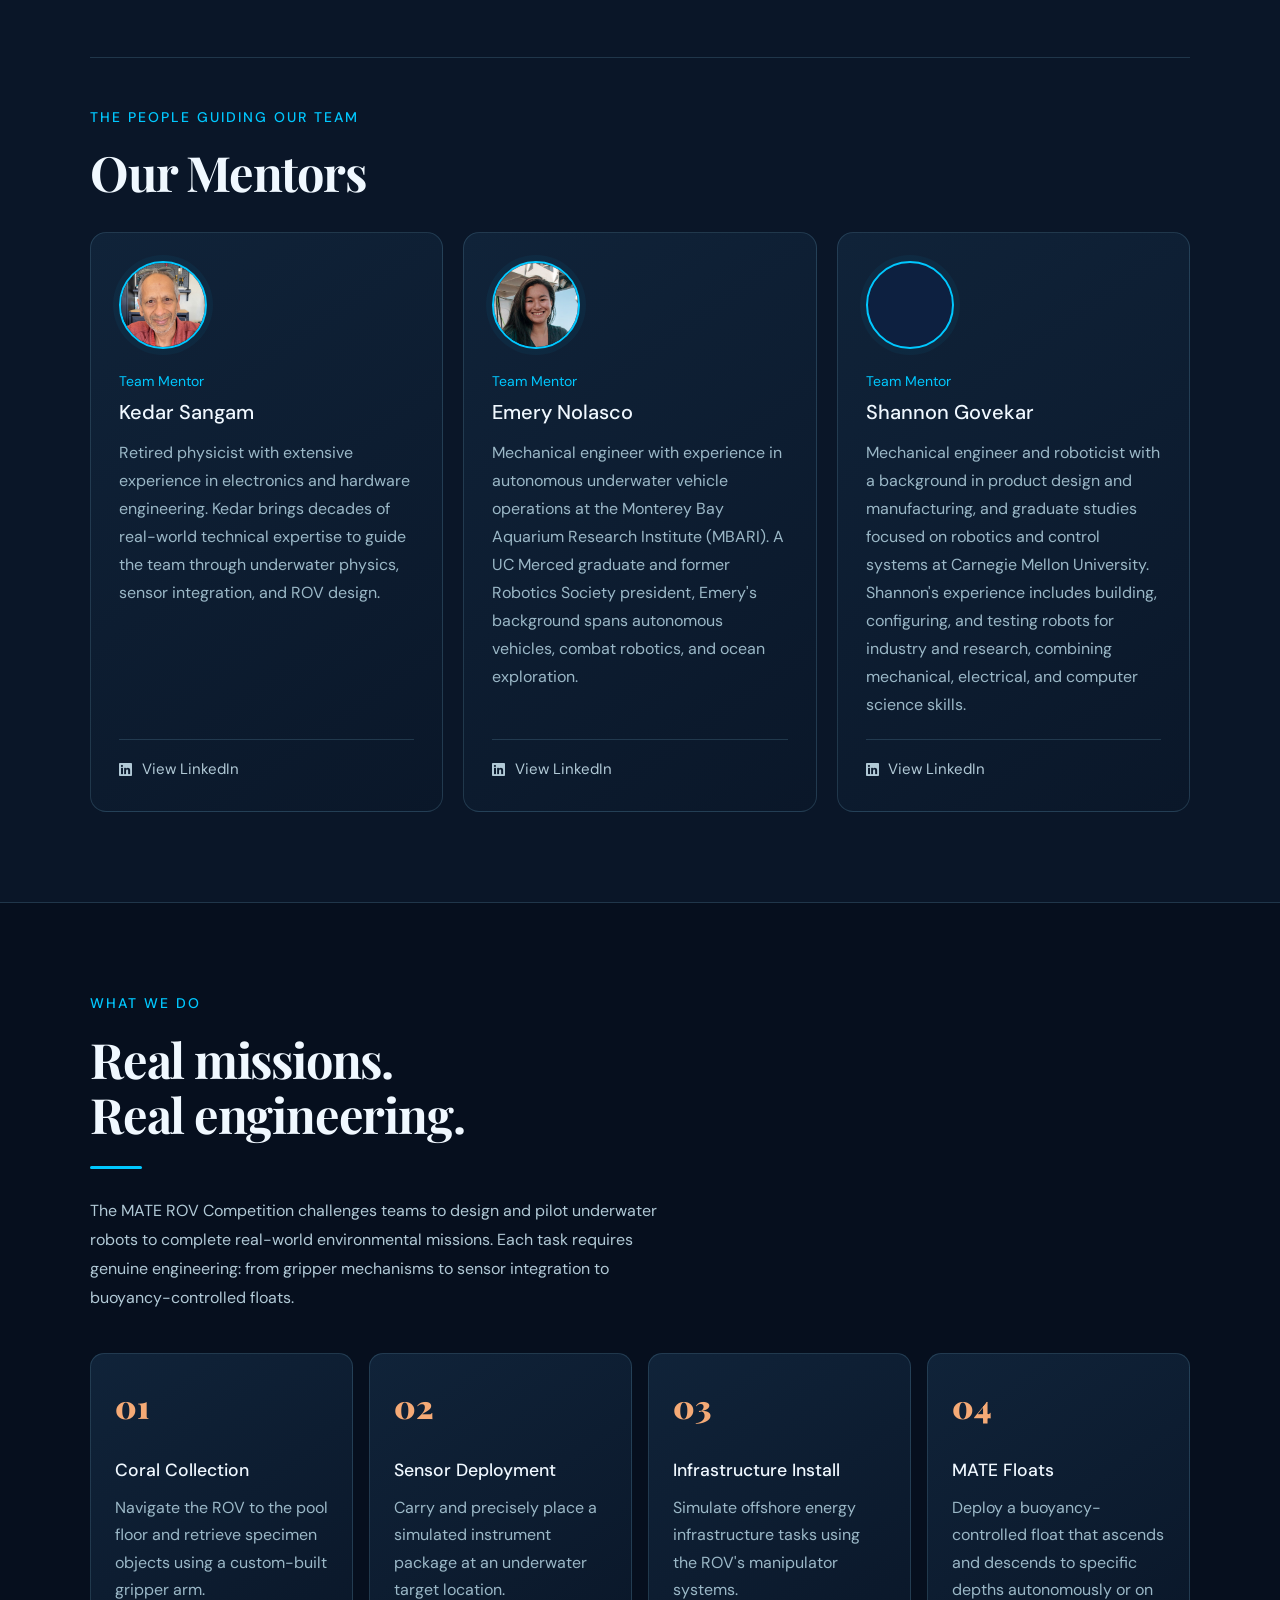
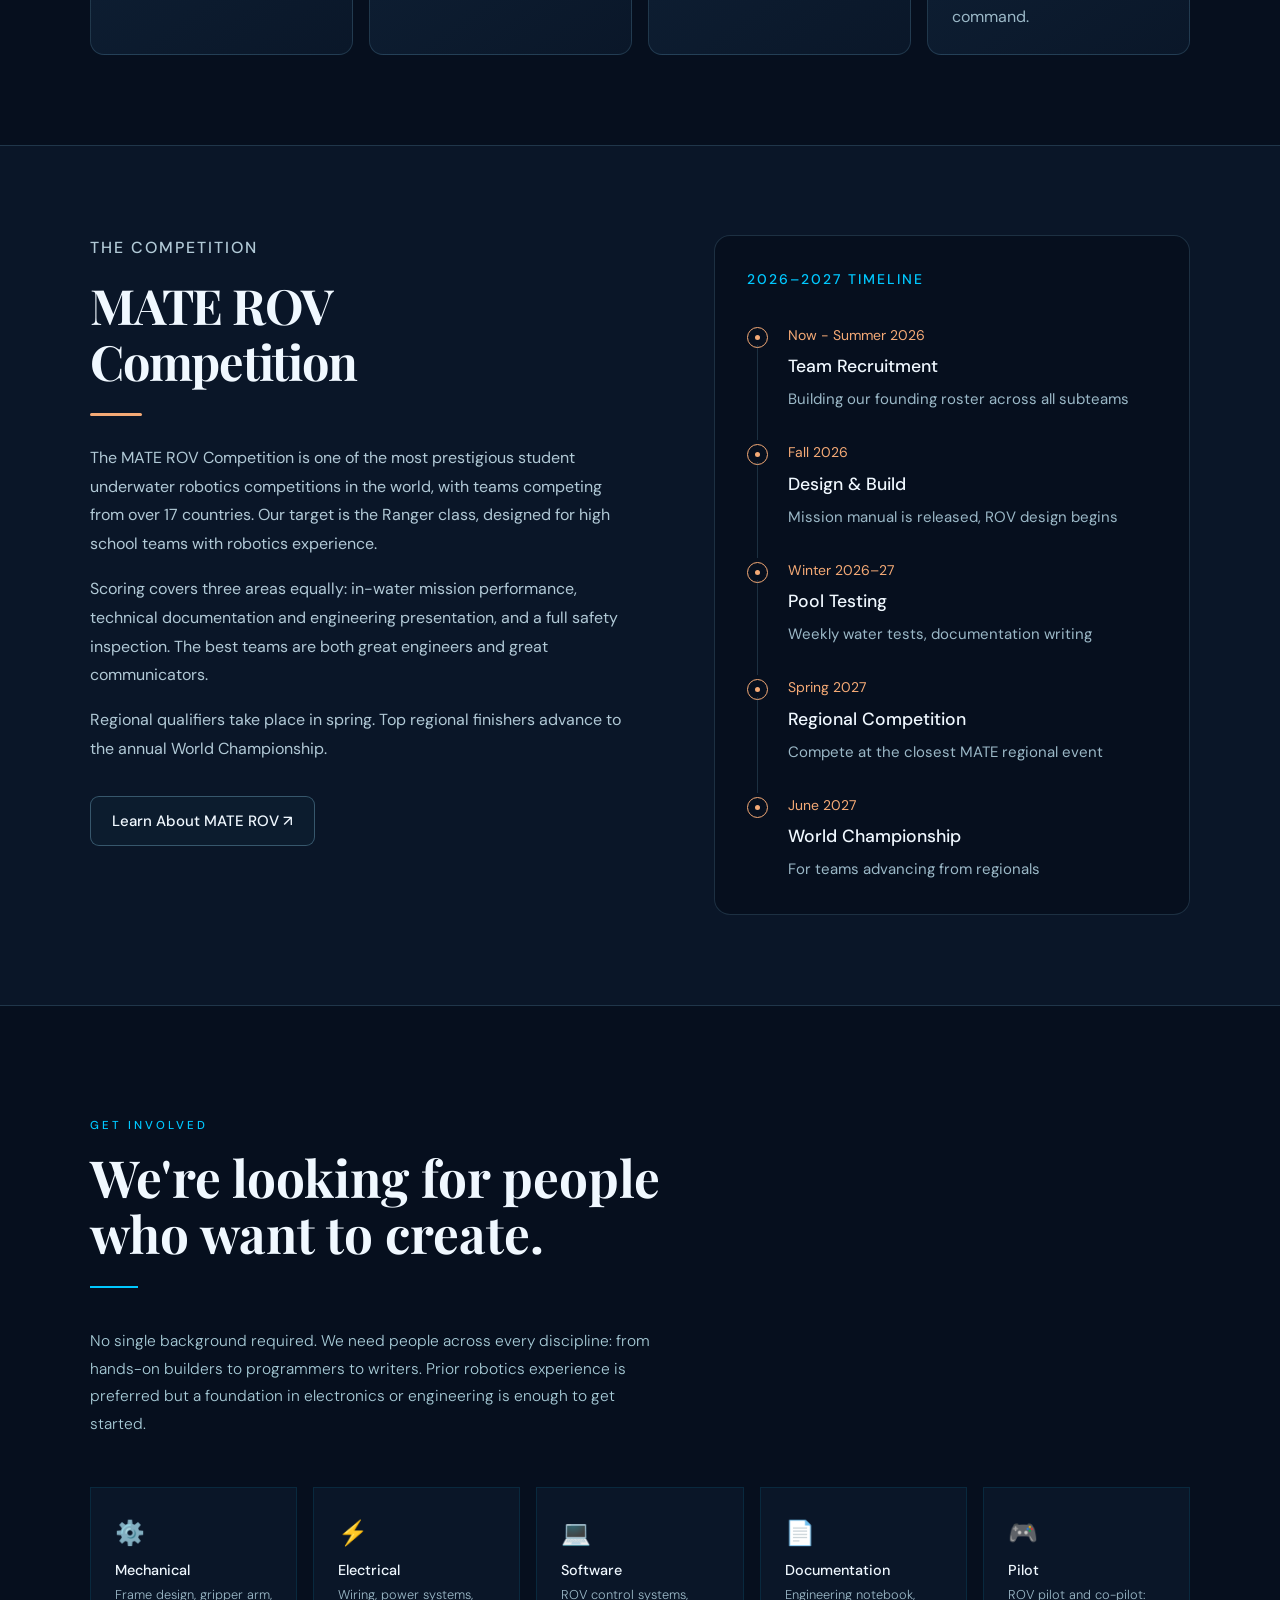
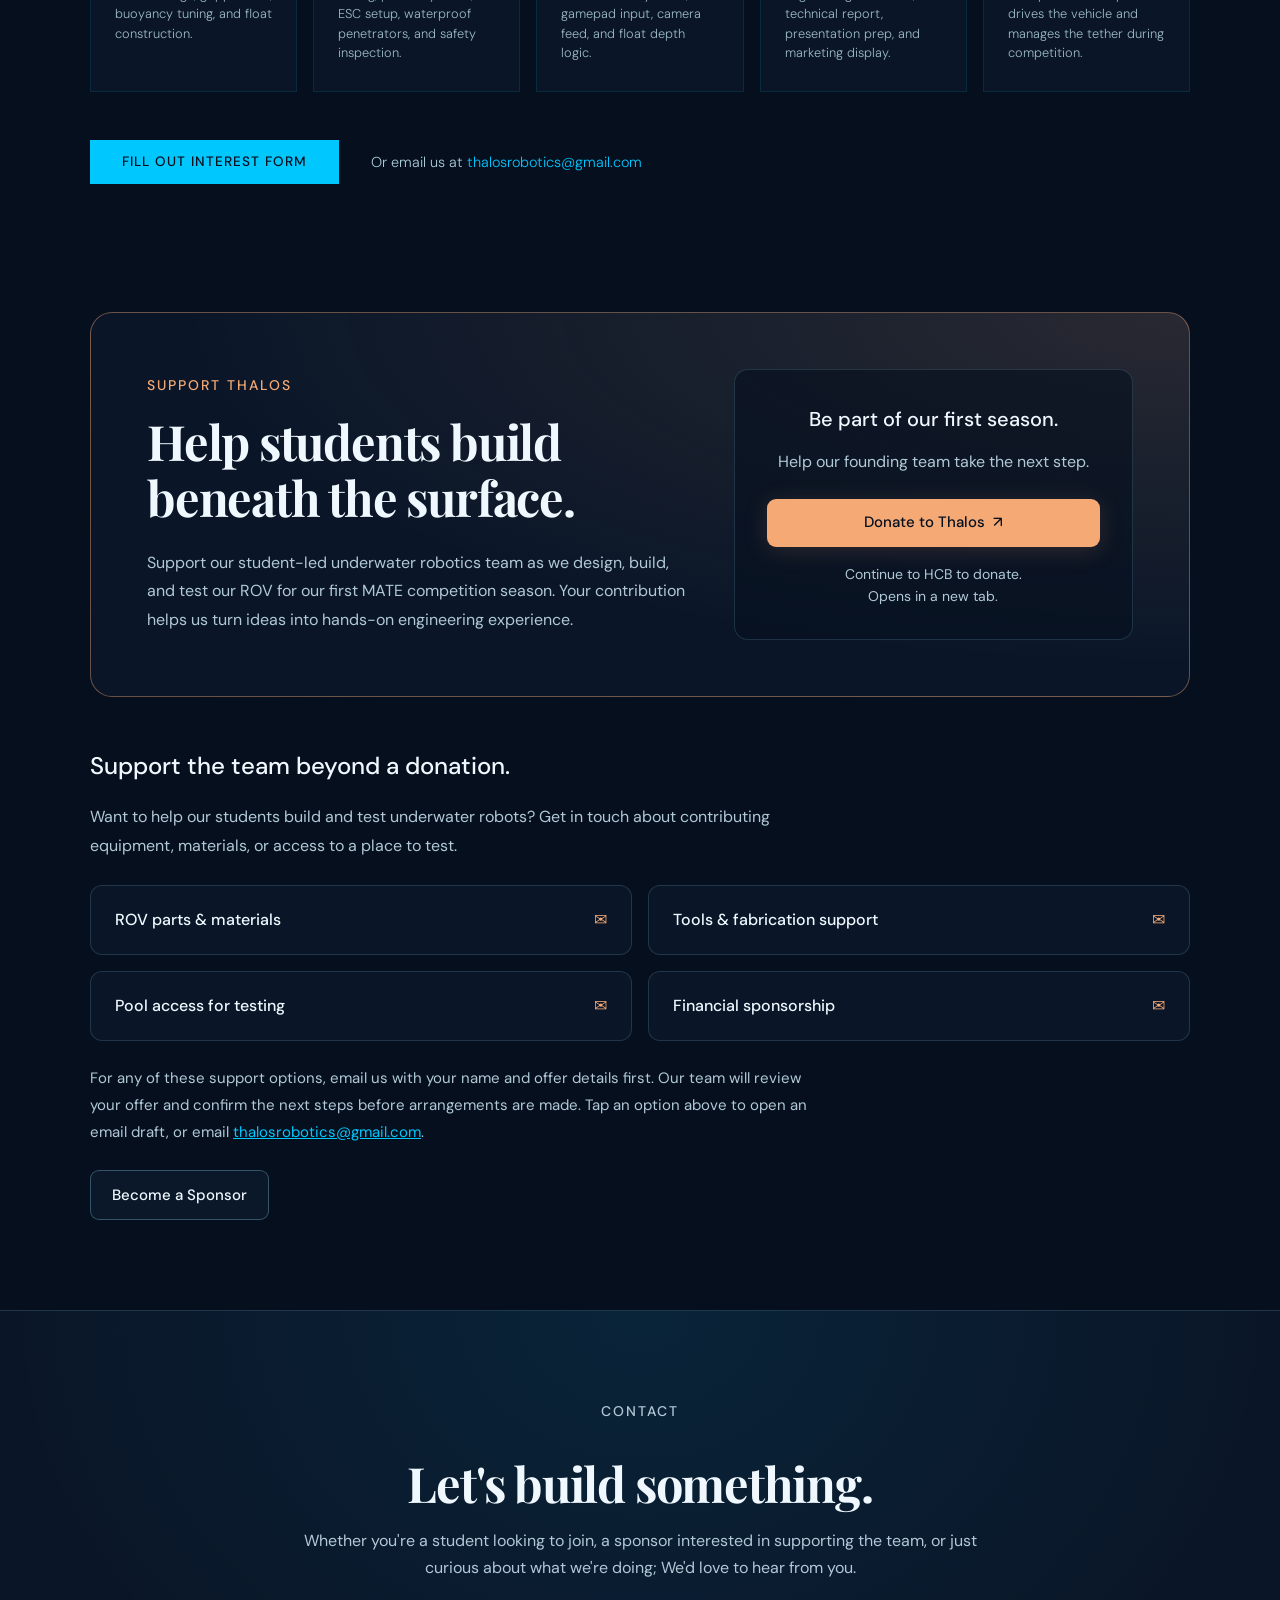
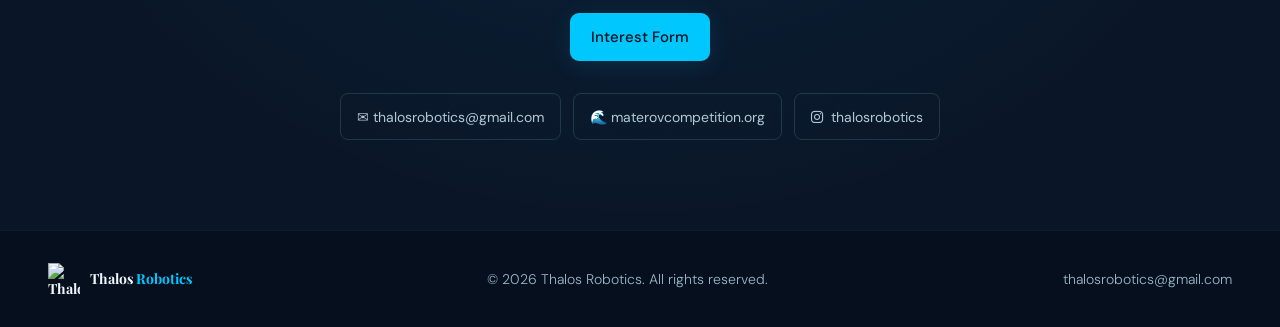
==== commit 3184c38f: "New Website" ====
--- a/index.html
+++ b/index.html
@@ -1,79 +1,954 @@
-<!doctype html>
-<html lang="en" class="no-js">
+<!DOCTYPE html>
+<html lang="en">
 <head>
-  <meta charset="utf-8" />
-  <meta name="viewport" content="width=device-width, initial-scale=1" />
-  <meta name="description" content="Thalos Robotics is a community-based high school underwater robotics team in Silicon Valley preparing for the 2026–2027 MATE ROV season." />
-  <meta name="theme-color" content="#f4f0e6" />
-  <title>Home | Thalos Robotics</title>
-  <link rel="icon" href="assets/thalos-logo.png" />
-  <link rel="stylesheet" href="styles.css" />
+  <meta charset="UTF-8">
+  <meta name="viewport" content="width=device-width, initial-scale=1.0">
+  <title>Thalos Robotics</title>
+  <link href="https://fonts.googleapis.com/css2?family=Playfair+Display:wght@700;900&family=DM+Sans:wght@300;400;500&display=swap" rel="stylesheet">
+  <link rel="stylesheet" href="https://cdnjs.cloudflare.com/ajax/libs/font-awesome/6.5.0/css/all.min.css">
+  <link rel="icon" href="/favicon.ico" sizes="any">
+  <link rel="icon" type="image/png" sizes="32x32" href="/favicon-32x32.png">
+  <link rel="apple-touch-icon" sizes="180x180" href="/favicon-180x180.png">
+  <style>
+    *, *::before, *::after { margin: 0; padding: 0; box-sizing: border-box; }
+
+    :root {
+      --navy:   #060f1e;
+      --deep:   #0a1628;
+      --mid:    #0d2040;
+      --cyan:   #00c8ff;
+      --cyan2:  #00a8d8;
+      --slate:  #a8ccd8;
+      --muted:  #9bb8c7;
+      --white:  #f0f8ff;
+    }
+
+    html { scroll-behavior: smooth; }
+
+    body {
+      background: var(--navy);
+      color: var(--white);
+      font-family: 'DM Sans', sans-serif;
+      font-weight: 300;
+      overflow-x: hidden;
+    }
+
+    /* ── NOISE OVERLAY ── */
+    body::before {
+      content: '';
+      position: fixed;
+      inset: 0;
+      background-image: url("data:image/svg+xml,%3Csvg viewBox='0 0 200 200' xmlns='http://www.w3.org/2000/svg'%3E%3Cfilter id='n'%3E%3CfeTurbulence type='fractalNoise' baseFrequency='0.9' numOctaves='4' stitchTiles='stitch'/%3E%3C/filter%3E%3Crect width='100%25' height='100%25' filter='url(%23n)' opacity='0.03'/%3E%3C/svg%3E");
+      pointer-events: none;
+      z-index: 0;
+      opacity: 0.4;
+    }
+
+    /* ── NAV ── */
+    nav {
+      position: fixed;
+      top: 0; left: 0; right: 0;
+      z-index: 100;
+      display: flex;
+      align-items: center;
+      justify-content: space-between;
+      padding: 1.4rem 3rem;
+      background: rgba(6,15,30,0.85);
+      backdrop-filter: blur(12px);
+      border-bottom: 1px solid rgba(0,200,255,0.08);
+    }
+
+    .nav-logo {
+      font-family: 'Playfair Display', serif;
+      font-size: 1.3rem;
+      font-weight: 700;
+      color: var(--white);
+      text-decoration: none;
+      letter-spacing: 0.5px;
+    }
+
+    .nav-logo span { color: var(--cyan); }
+
+    .nav-links {
+      display: flex;
+      gap: 2.5rem;
+      list-style: none;
+    }
+
+    .nav-links a {
+      color: var(--slate);
+      text-decoration: none;
+      font-size: 0.82rem;
+      font-weight: 500;
+      letter-spacing: 1.5px;
+      text-transform: uppercase;
+      transition: color 0.2s;
+    }
+
+    .nav-links a:hover { color: var(--cyan); }
+    .nav-links .nav-donate { color: var(--cyan); }
+    @media (min-width: 769px) and (max-width: 1100px) {
+      .nav-links { gap: 1rem; }
+    }
+
+    /* ── HERO ── */
+    #hero {
+      min-height: 100vh;
+      display: flex;
+      flex-direction: column;
+      justify-content: center;
+      padding: 0 3rem;
+      position: relative;
+      overflow: hidden;
+    }
+
+    .hero-grid {
+      position: absolute;
+      inset: 0;
+      background-image:
+        linear-gradient(rgba(0,200,255,0.03) 1px, transparent 1px),
+        linear-gradient(90deg, rgba(0,200,255,0.03) 1px, transparent 1px);
+      background-size: 40px 40px;
+      pointer-events: none;
+    }
+
+    .hero-glow {
+      position: absolute;
+      top: 20%;
+      right: -5%;
+      width: 600px;
+      height: 600px;
+      background: radial-gradient(circle, rgba(0,200,255,0.08) 0%, transparent 70%);
+      pointer-events: none;
+    }
+
+    .hero-tag {
+      font-size: 0.75rem;
+      font-weight: 500;
+      letter-spacing: 3px;
+      text-transform: uppercase;
+      color: var(--cyan);
+      margin-bottom: 1.5rem;
+      opacity: 0;
+      animation: fadeUp 0.8s 0.2s forwards;
+    }
+
+    .hero-title {
+      font-family: 'Playfair Display', serif;
+      font-size: clamp(4rem, 10vw, 9rem);
+      font-weight: 900;
+      line-height: 0.9;
+      margin-bottom: 2rem;
+      opacity: 0;
+      animation: fadeUp 0.8s 0.4s forwards;
+    }
+
+    .hero-title .line2 { color: var(--cyan); display: block; }
+
+    .hero-sub {
+      max-width: 480px;
+      font-size: 1rem;
+      line-height: 1.7;
+      color: var(--slate);
+      margin-bottom: 2.5rem;
+      opacity: 0;
+      animation: fadeUp 0.8s 0.6s forwards;
+    }
+
+    .hero-actions {
+      display: flex;
+      gap: 1rem;
+      flex-wrap: wrap;
+      opacity: 0;
+      animation: fadeUp 0.8s 0.8s forwards;
+    }
+
+    .btn-primary {
+      background: var(--cyan);
+      color: var(--navy);
+      padding: 0.85rem 2rem;
+      font-family: 'DM Sans', sans-serif;
+      font-size: 0.85rem;
+      font-weight: 500;
+      letter-spacing: 1px;
+      text-transform: uppercase;
+      text-decoration: none;
+      border: none;
+      cursor: pointer;
+      transition: background 0.2s, transform 0.2s;
+    }
+
+    .btn-primary:hover { background: var(--cyan2); transform: translateY(-2px); }
+
+    .btn-outline {
+      background: transparent;
+      color: var(--cyan);
+      padding: 0.85rem 2rem;
+      font-family: 'DM Sans', sans-serif;
+      font-size: 0.85rem;
+      font-weight: 500;
+      letter-spacing: 1px;
+      text-transform: uppercase;
+      text-decoration: none;
+      border: 1px solid var(--cyan);
+      transition: background 0.2s, transform 0.2s;
+    }
+
+    .btn-outline:hover { background: rgba(0,200,255,0.08); transform: translateY(-2px); }
+
+    /* ROV SVG illustration */
+    .hero-rov {
+      position: absolute;
+      right: 6%;
+      top: 50%;
+      transform: translateY(-50%);
+      width: 340px;
+      height: auto;
+      opacity: 0;
+      animation: fadeIn 1.2s 1s forwards;
+    }
+
+    /* ── SECTION BASE ── */
+    section {
+      position: relative;
+      z-index: 1;
+      padding: 7rem 3rem;
+    }
+
+    .section-label {
+      font-size: 0.875rem;
+      font-weight: 500;
+      letter-spacing: 3px;
+      text-transform: uppercase;
+      color: var(--cyan);
+      margin-bottom: 1rem;
+    }
+
+    .section-title {
+      font-family: 'Playfair Display', serif;
+      font-size: clamp(2rem, 4vw, 3.5rem);
+      font-weight: 700;
+      line-height: 1.1;
+      margin-bottom: 1.5rem;
+    }
+
+    .divider {
+      width: 48px;
+      height: 2px;
+      background: var(--cyan);
+      margin-bottom: 2.5rem;
+    }
+
+    /* ── ABOUT ── */
+    #about { background: var(--deep); }
+
+    .about-grid {
+      display: grid;
+      grid-template-columns: 1fr 1fr;
+      gap: 5rem;
+      align-items: center;
+      max-width: 1100px;
+      margin: 0 auto;
+    }
+
+    .about-text p {
+      color: var(--slate);
+      line-height: 1.8;
+      margin-bottom: 1.2rem;
+      font-size: 1rem;
+    }
+
+    .about-stats {
+      display: grid;
+      grid-template-columns: 1fr 1fr;
+      gap: 2rem;
+    }
+
+    .stat-card {
+      border: 1px solid rgba(0,200,255,0.15);
+      padding: 1.8rem;
+      background: rgba(0,200,255,0.03);
+      transition: border-color 0.2s, background 0.2s;
+    }
+
+    .stat-card:hover {
+      border-color: rgba(0,200,255,0.4);
+      background: rgba(0,200,255,0.06);
+    }
+
+    .stat-number {
+      font-family: 'Playfair Display', serif;
+      font-size: 2.8rem;
+      font-weight: 900;
+      color: var(--cyan);
+      line-height: 1;
+      margin-bottom: 0.4rem;
+    }
+
+    .stat-label {
+      font-size: 0.875rem;
+      color: var(--muted);
+      letter-spacing: 1px;
+      text-transform: uppercase;
+    }
+
+    /* ── MISSION ── */
+    #mission { background: var(--navy); }
+
+    .mission-inner { max-width: 1100px; margin: 0 auto; }
+
+    .tasks-grid {
+      display: grid;
+      grid-template-columns: repeat(auto-fit, minmax(240px, 1fr));
+      gap: 1.5rem;
+      margin-top: 3rem;
+    }
+
+    .task-card {
+      background: var(--mid);
+      border-left: 3px solid var(--cyan);
+      padding: 2rem;
+      transition: transform 0.2s;
+    }
+
+    .task-card:hover { transform: translateY(-4px); }
+
+    .task-num {
+      font-family: 'Playfair Display', serif;
+      font-size: 2rem;
+      font-weight: 900;
+      color: rgba(0,200,255,0.2);
+      margin-bottom: 0.8rem;
+    }
+
+    .task-name {
+      font-size: 0.95rem;
+      font-weight: 500;
+      color: var(--white);
+      margin-bottom: 0.6rem;
+    }
+
+    .task-desc {
+      font-size: 0.85rem;
+      color: var(--muted);
+      line-height: 1.6;
+    }
+
+    /* ── COMPETITION ── */
+    #competition { background: var(--deep); }
+
+    .comp-inner {
+      max-width: 1100px;
+      margin: 0 auto;
+      display: grid;
+      grid-template-columns: 1fr 1fr;
+      gap: 5rem;
+      align-items: start;
+    }
+
+    .comp-details p {
+      color: var(--slate);
+      line-height: 1.8;
+      font-size: 1rem;
+      margin-bottom: 1rem;
+    }
+
+    .timeline {
+      display: flex;
+      flex-direction: column;
+      gap: 0;
+    }
+
+    .tl-item {
+      display: flex;
+      gap: 1.5rem;
+      padding-bottom: 2rem;
+      position: relative;
+    }
+
+    .tl-item:not(:last-child)::before {
+      content: '';
+      position: absolute;
+      left: 14px;
+      top: 28px;
+      bottom: 0;
+      width: 1px;
+      background: rgba(0,200,255,0.2);
+    }
+
+    .tl-dot {
+      width: 28px;
+      height: 28px;
+      border-radius: 50%;
+      border: 2px solid var(--cyan);
+      background: var(--navy);
+      flex-shrink: 0;
+      display: flex;
+      align-items: center;
+      justify-content: center;
+    }
+
+    .tl-dot-inner {
+      width: 8px;
+      height: 8px;
+      border-radius: 50%;
+      background: var(--cyan);
+    }
+
+    .tl-content {}
+    .tl-period { font-size: 0.75rem; color: var(--cyan); letter-spacing: 1px; text-transform: uppercase; margin-bottom: 0.2rem; }
+    .tl-event { font-size: 0.95rem; font-weight: 500; color: var(--white); }
+    .tl-detail { font-size: 1rem; color: var(--muted); margin-top: 0.2rem; }
+
+    /* ── JOIN ── */
+    #join { background: var(--navy); }
+
+    .join-inner { max-width: 1100px; margin: 0 auto; }
+
+    .roles-grid {
+      display: grid;
+      grid-template-columns: repeat(auto-fit, minmax(200px, 1fr));
+      gap: 1rem;
+      margin: 3rem 0;
+    }
+
+    .role-card {
+      background: var(--deep);
+      border: 1px solid rgba(0,200,255,0.1);
+      padding: 1.8rem 1.5rem;
+      transition: border-color 0.2s, transform 0.2s;
+    }
+
+    .role-card:hover {
+      border-color: var(--cyan);
+      transform: translateY(-3px);
+    }
+
+    .role-icon {
+      font-size: 1.5rem;
+      margin-bottom: 0.8rem;
+    }
+
+    .role-title {
+      font-size: 0.9rem;
+      font-weight: 500;
+      color: var(--white);
+      margin-bottom: 0.4rem;
+    }
+
+    .role-desc {
+      font-size: 0.8rem;
+      color: var(--muted);
+      line-height: 1.5;
+    }
+
+    .join-cta {
+      display: flex;
+      align-items: center;
+      gap: 2rem;
+      flex-wrap: wrap;
+      margin-top: 2rem;
+    }
+
+    .join-email {
+      font-size: 0.9rem;
+      color: var(--slate);
+    }
+
+    .join-email a {
+      color: var(--cyan);
+      text-decoration: none;
+    }
+
+    /* ── DONATE ── */
+    #donate { scroll-margin-top: 5rem; }
+    .donate-panel {
+      max-width: 1100px;
+      margin: 0 auto;
+      padding: clamp(1.5rem, 5vw, 4rem);
+      display: grid;
+      grid-template-columns: minmax(0, 1.5fr) minmax(0, 1fr);
+      gap: 3rem;
+      align-items: center;
+      border: 1px solid rgba(0,200,255,0.3);
+      border-top: 3px solid var(--cyan);
+      background: radial-gradient(ellipse at top right, rgba(0,200,255,0.13), transparent 65%), var(--deep);
+    }
+    .donate-copy { color: var(--slate); font-size: 1rem; line-height: 1.8; }
+    .donate-action {
+      padding: 2rem;
+      border: 1px solid rgba(0,200,255,0.15);
+      background: rgba(6,15,30,0.6);
+      text-align: center;
+    }
+    .donate-action h3 { font-size: 1.25rem; font-weight: 500; margin-bottom: 0.75rem; }
+    .donate-action p { color: var(--slate); font-size: 1rem; line-height: 1.6; margin-bottom: 1.5rem; }
+    .donate-action .btn-primary { display: block; padding: 1rem; }
+    .donate-action .donate-note { font-size: 0.875rem; margin: 1rem 0 0; }
+    #donate a:focus-visible, .nav-donate:focus-visible {
+      outline: 2px solid var(--white);
+      outline-offset: 5px;
+    }
+    @media (max-width: 768px) {
+      .donate-panel { grid-template-columns: 1fr; gap: 1.5rem; }
+      .donate-action { padding: 1.5rem 1rem; }
+    }
+
+    /* ── CONTACT ── */
+    #contact {
+      background: var(--mid);
+      text-align: center;
+      padding: 5rem 3rem;
+    }
+
+    .contact-inner { max-width: 600px; margin: 0 auto; }
+
+    .contact-inner .section-title { margin-bottom: 1rem; }
+
+    .contact-inner p {
+      color: var(--slate);
+      margin-bottom: 2rem;
+      line-height: 1.7;
+    }
+
+    .contact-links {
+      display: flex;
+      justify-content: center;
+      gap: 1.5rem;
+      flex-wrap: wrap;
+      margin-top: 2rem;
+    }
+
+    .contact-chip {
+      display: flex;
+      align-items: center;
+      gap: 0.5rem;
+      padding: 0.6rem 1.2rem;
+      border: 1px solid rgba(0,200,255,0.2);
+      color: var(--slate);
+      font-size: 0.82rem;
+      text-decoration: none;
+      transition: border-color 0.2s, color 0.2s;
+    }
+
+    .contact-chip:hover { border-color: var(--cyan); color: var(--cyan); }
+
+    /* ── FOOTER ── */
+    footer {
+      background: var(--navy);
+      border-top: 1px solid rgba(0,200,255,0.08);
+      padding: 2rem 3rem;
+      display: flex;
+      justify-content: space-between;
+      align-items: center;
+      font-size: 0.875rem;
+      color: var(--muted);
+    }
+
+    footer .logo {
+      font-family: 'Playfair Display', serif;
+      font-weight: 700;
+      color: var(--white);
+    }
+
+    footer .logo span { color: var(--cyan); }
+
+    /* ── ANIMATIONS ── */
+    @keyframes fadeUp {
+      from { opacity: 0; transform: translateY(24px); }
+      to   { opacity: 1; transform: translateY(0); }
+    }
+
+    @keyframes fadeIn {
+      from { opacity: 0; }
+      to   { opacity: 1; }
+    }
+
+    @keyframes float {
+      0%, 100% { transform: translateY(-50%); }
+      50%       { transform: translateY(calc(-50% - 12px)); }
+    }
+
+    .hero-rov { animation: fadeIn 1.2s 1s forwards, float 6s 2s ease-in-out infinite; }
+
+    /* ── SCROLL REVEAL ── */
+    /* Content stays visible if JavaScript or IntersectionObserver is unavailable. */
+    .reveal.visible { animation: fadeUp 0.7s both; }
+
+    /* Readability, keyboard navigation, and motion preferences. */
+    a:focus-visible { outline: 2px solid var(--cyan); outline-offset: 5px; }
+    section, #mentors { scroll-margin-top: 6rem; }
+    .task-desc { font-size: 1rem; line-height: 1.7; }
+    #join .section-label { font-size: 0.72rem; }
+    .mentors-heading { max-width: 1100px; margin: 4rem auto 0; }
+    .mentor-bar > div:nth-child(2) { min-width: 0 !important; flex-basis: 240px !important; }
+    .mentor-bar a { white-space: normal !important; }
+    .mentor-portrait { width: 88px; height: 88px; flex-shrink: 0; border-radius: 50%; border: 2px solid var(--cyan); overflow: hidden; background: var(--mid); }
+    .mentor-portrait img { display: block; width: 100%; height: 100%; object-fit: cover; }
+    .mentor-portrait .shannon-portrait { object-position: 50% 15%; transform: translateY(14%) scale(2); transform-origin: 50% 15%; }
+    .sponsor-support { max-width: 1100px; margin: 2rem auto 0; padding: 2rem 0 0; }
+    .sponsor-support h3 { font-size: 1.5rem; margin-bottom: 1rem; }
+    .sponsor-support p { color: var(--slate); font-size: 1rem; line-height: 1.8; max-width: 720px; }
+    .sponsor-needs { display: flex; flex-wrap: wrap; gap: 0.75rem; list-style: none; margin: 1.5rem 0; }
+    .sponsor-needs li { padding: 0.75rem 1rem; border: 1px solid rgba(0,200,255,0.25); background: var(--deep); color: var(--slate); }
+    .sponsor-needs li.sponsor-email { padding: 0; }
+    .sponsor-email a { display: block; padding: 0.75rem 1rem; color: var(--cyan); text-decoration: underline; text-underline-offset: 4px; }
+    #sponsor-review a { color: var(--cyan); overflow-wrap: anywhere; }
+    .sponsor-email a:hover { background: rgba(0,200,255,0.1); }
+    .sponsor-support .btn-outline { display: inline-block; margin-top: 1.5rem; }
+    @media (prefers-reduced-motion: reduce) {
+      html { scroll-behavior: auto; }
+      *, *::before, *::after { animation: none !important; transition: none !important; }
+      .hero-tag, .hero-title, .hero-sub, .hero-actions, .hero-rov, .reveal { opacity: 1; }
+    }
+
+    /* ── RESPONSIVE ── */
+    @media (max-width: 768px) {
+      nav { padding: 1rem 1.5rem; }
+      .nav-links { display: none; }
+      section { padding: 4rem 1.5rem; }
+      #hero { padding: 0 1.5rem; }
+      .hero-title { font-size: 3.5rem; }
+      .about-grid, .comp-inner { grid-template-columns: 1fr; gap: 3rem; }
+      .hero-rov { display: none; }
+      footer { flex-direction: column; gap: 0.5rem; text-align: center; }
+    }
+  </style>
+  <link rel="stylesheet" href="styles.css">
 </head>
-<body class="home-page">
-<a class="skip-link" href="#main">Skip to content</a>
-<div class="announcement"><div class="wrap announcement-inner"><span>Founding team recruitment is open</span><span class="announcement-dot">•</span><span>2026–2027 MATE ROV season</span><a href="join.html">Apply now →</a></div></div>
-<header class="site-header" id="top">
-  <div class="wrap nav-shell">
-    <a class="brand" href="index.html" aria-label="Thalos Robotics home">
-      <img src="assets/thalos-logo.png" alt="Thalos Robotics logo" />
-      <span><strong>THALOS</strong><small>ROBOTICS</small></span>
+<body>
+
+<!-- NAV -->
+<nav>
+  <a href="#hero" class="nav-logo">
+  <img src="Logo.png" alt="Thalos Robotics" style="height: 32px; width: 32px; object-fit: contain; margin-right: 0.6rem; vertical-align: middle;">
+  Thalos <span>Robotics</span>
+</a>
+  <ul class="nav-links">
+    <li><a href="#about">About</a></li>
+    <li><a href="team.html">Team</a></li>
+    <li><a href="#mission">Mission</a></li>
+    <li><a href="#competition">Competition</a></li>
+    <li><a href="#join">Join</a></li>
+    <li><a href="#contact">Contact</a></li>
+    <li><a href="#donate" class="nav-donate">Donate</a></li>
+    <li><a href="https://instagram.com/thalosrobotics" target="_blank" rel="noopener noreferrer" aria-label="Thalos Robotics on Instagram" style="font-size: 1.1rem;"><i class="fa-brands fa-instagram"></i></a></li>
+  </ul>
+</nav>
+
+<!-- HERO -->
+<section id="hero">
+  <div class="hero-grid"></div>
+  <div class="hero-glow"></div>
+
+  <p class="hero-tag">Silicon Valley · 2026-2027 MATE ROV Season</p>
+  <h1 class="hero-title">
+    THALOS
+    <span class="line2">ROBOTICS</span>
+  </h1>
+  <p class="hero-sub">A community-based underwater robotics team building ROVs, solving real-world environmental missions, and competing nationally. Open to all high schoolers in Silicon Valley.</p>
+  <div class="hero-actions">
+    <a href="https://forms.gle/yVy1SwmJrFH3ZqKx7" target="_blank" class="btn-primary">Join the Team</a>
+    <a href="#about" class="btn-outline">Learn More</a>
+    <a href="team.html" class="btn-outline btn-about">About the Team</a>
+  </div>
+
+  <!-- Manta-ray artwork supplied by the team. -->
+  <img class="hero-rov" src="assets/blue-ray.png" alt="Blue ray with white electronic circuitry" width="6250" height="6250" decoding="async">
+</section>
+
+<!-- ABOUT -->
+<section id="about">
+  <div class="about-grid">
+    <div class="about-text reveal">
+      <p class="section-label">Who We Are</p>
+      <h2 class="section-title">Built from the ground up, by students.</h2>
+      <div class="divider"></div>
+      <p>Thalos Robotics is a brand new community-based underwater robotics team in the South San Francisco Bay Area. We are completely independent: not affiliated with any single school, and open to all high schoolers in the region.</p>
+      <p>Our team is organized like a real engineering company, with subteams covering mechanical design, electrical systems, software, and technical documentation. Every member contributes meaningfully to both the build and the competition.</p>
+      <p>We are currently recruiting founding members for our inaugural 2026–2027 MATE ROV Competition season. This is your chance to be part of something from day one.</p>
+    </div>
+    <div class="about-stats reveal">
+      <div class="stat-card">
+        <div class="stat-number">2026</div>
+        <div class="stat-label">Founded</div>
+      </div>
+      <div class="stat-card">
+        <div class="stat-number">4</div>
+        <div class="stat-label">Subteams</div>
+      </div>
+      <div class="stat-card">
+        <div class="stat-number">MATE</div>
+        <div class="stat-label">Competition</div>
+      </div>
+      <div class="stat-card">
+        <div class="stat-number">ROV</div>
+        <div class="stat-label">Vehicle Type</div>
+      </div>
+    </div>
+  </div>
+
+  <!-- MENTORS -->
+  <div class="mentors-heading" id="mentors">
+    <p class="section-label">The people guiding our team</p>
+    <h2 class="section-title">Our Mentors</h2>
+  </div>
+  <div class="mentors-grid">
+  <div class="mentor-bar reveal">
+    <div class="mentor-portrait">
+      <img src="assets/mentors/kedar-sangam.jpg" alt="Kedar Sangam" width="88" height="88" loading="lazy" decoding="async" class="kedar-portrait">
+    </div>
+    <div class="mentor-copy">
+      <p class="mentor-label">Team Mentor</p>
+      <h3>Kedar Sangam</h3>
+      <p class="mentor-bio">Retired physicist with extensive experience in electronics and hardware engineering. Kedar brings decades of real-world technical expertise to guide the team through underwater physics, sensor integration, and ROV design.</p>
+    </div>
+    <a href="https://www.linkedin.com/in/kedarsangam/" target="_blank" rel="noopener noreferrer" class="mentor-link">
+      <i class="fa-brands fa-linkedin"></i> View LinkedIn
     </a>
-    <button class="menu-toggle" type="button" aria-expanded="false" aria-controls="site-nav" aria-label="Open navigation"><i></i><i></i></button>
-    <nav class="site-nav" id="site-nav" aria-label="Primary navigation"><a href="index.html" class="active" aria-current="page">Home</a><a href="about.html">About</a><a href="mission.html">Missions</a><a href="competition.html">Competition</a><a href="expect.html">What to Expect</a><a href="join.html">Join</a><a href="contact.html">Contact</a></nav>
-  </div>
-</header>
-<main id="main">
-<section class="home-hero section-pad">
-  <div class="wrap hero-stage">
-    <div class="hero-kicker reveal"><span class="eyebrow">Silicon Valley · Student engineering</span><span class="season-chip">2026–2027</span></div>
-    <div class="hero-title reveal" data-delay="60"><span>THALOS</span><span class="outline-word">ROBOTICS</span></div>
-    <div class="hero-bottom">
-      <div class="hero-statement reveal" data-delay="120"><p>A community-based underwater robotics team building ROVs, solving real-world environmental missions, and competing nationally. Open to all high schoolers in Silicon Valley.</p><div class="button-row"><a class="button button-dark" href="join.html">Join the team →</a><a class="button button-line" href="about.html">Learn more</a></div></div>
-      <div class="hero-badge reveal" data-delay="180"><div class="badge-ring"><img src="assets/thalos-logo.png" alt="" /></div><p><strong>Built from the ground up,</strong><br />by students.</p></div>
-    </div>
-  </div>
+  </div>
+
+  <div class="mentor-bar reveal">
+    <!-- Portrait source: https://schmidtocean.org/person/emery-nolasco/ -->
+    <div class="mentor-portrait">
+      <img src="assets/mentors/emery-nolasco.jpg" alt="Emery Nolasco" width="88" height="88" loading="lazy" decoding="async">
+    </div>
+    <div class="mentor-copy">
+      <p class="mentor-label">Team Mentor</p>
+      <h3>Emery Nolasco</h3>
+      <!-- Bio source: https://schmidtocean.org/person/emery-nolasco/ -->
+      <p class="mentor-bio">Mechanical engineer with experience in autonomous underwater vehicle operations at the Monterey Bay Aquarium Research Institute (MBARI). A UC Merced graduate and former Robotics Society president, Emery's background spans autonomous vehicles, combat robotics, and ocean exploration.</p>
+    </div>
+    <a href="https://www.linkedin.com/in/enolasco01134" target="_blank" rel="noopener noreferrer" aria-label="View Emery Nolasco on LinkedIn" class="mentor-link">
+      <i class="fa-brands fa-linkedin" aria-hidden="true"></i> View LinkedIn
+    </a>
+  </div>
+
+  <div class="mentor-bar reveal">
+    <!-- Portrait source: https://shannongovekar.wordpress.com/about/ -->
+    <div class="mentor-portrait">
+      <img src="assets/mentors/shannon-govekar.png" alt="Shannon Govekar" width="88" height="88" loading="lazy" decoding="async" class="shannon-portrait">
+    </div>
+    <div class="mentor-copy">
+      <p class="mentor-label">Team Mentor</p>
+      <h3>Shannon Govekar</h3>
+      <!-- Bio source: https://shannongovekar.wordpress.com/about/ -->
+      <p class="mentor-bio">Mechanical engineer and roboticist with a background in product design and manufacturing, and graduate studies focused on robotics and control systems at Carnegie Mellon University. Shannon's experience includes building, configuring, and testing robots for industry and research, combining mechanical, electrical, and computer science skills.</p>
+    </div>
+    <a href="https://www.linkedin.com/in/shannongovekar" target="_blank" rel="noopener noreferrer" aria-label="View Shannon Govekar on LinkedIn" class="mentor-link">
+      <i class="fa-brands fa-linkedin" aria-hidden="true"></i> View LinkedIn
+    </a>
+  </div>
+
+  </div>
+
 </section>
 
-<section class="ticker" aria-label="Team focus areas"><div class="ticker-track"><span>DESIGN</span><b>●</b><span>BUILD</span><b>●</b><span>PROGRAM</span><b>●</b><span>TEST</span><b>●</b><span>PILOT</span><b>●</b><span>DOCUMENT</span><b>●</b><span>DESIGN</span><b>●</b><span>BUILD</span><b>●</b><span>PROGRAM</span><b>●</b></div></section>
-
-<section class="section-pad section-cream">
-  <div class="wrap split-intro">
-    <div class="reveal"><span class="section-number">01</span><p class="eyebrow">Who we are</p><h2>New team.<br />Serious engineering.</h2></div>
-    <div class="large-copy reveal" data-delay="80"><p>Thalos Robotics is a brand new community-based underwater robotics team in the South San Francisco Bay Area. We are completely independent: not affiliated with any single school, and open to all high schoolers in the region.</p><p>Our team is organized like a real engineering company, with subteams covering mechanical design, electrical systems, software, and technical documentation. Every member contributes meaningfully to both the build and the competition.</p><p>We are currently recruiting founding members for our inaugural 2026–2027 MATE ROV Competition season. This is your chance to be part of something from day one.</p><a class="arrow-link" href="about.html">Read our story →</a></div>
-  </div>
-  <div class="wrap metric-grid reveal">
-    <div><strong>2026</strong><span>Founded</span></div><div><strong>4</strong><span>Core subteams</span></div><div><strong>MATE</strong><span>Competition</span></div><div><strong>ROV</strong><span>Vehicle type</span></div>
+<!-- MISSION -->
+<section id="mission">
+  <div class="mission-inner">
+    <div class="reveal">
+      <p class="section-label">What We Do</p>
+      <h2 class="section-title">Real missions.<br>Real engineering.</h2>
+      <div class="divider"></div>
+      <p style="color: var(--slate); max-width: 600px; line-height: 1.8; font-size: 1rem;">The MATE ROV Competition challenges teams to design and pilot underwater robots to complete real-world environmental missions. Each task requires genuine engineering: from gripper mechanisms to sensor integration to buoyancy-controlled floats.</p>
+    </div>
+    <div class="tasks-grid">
+      <div class="task-card reveal">
+        <div class="task-num">01</div>
+        <div class="task-name">Coral Collection</div>
+        <div class="task-desc">Navigate the ROV to the pool floor and retrieve specimen objects using a custom-built gripper arm.</div>
+      </div>
+      <div class="task-card reveal">
+        <div class="task-num">02</div>
+        <div class="task-name">Sensor Deployment</div>
+        <div class="task-desc">Carry and precisely place a simulated instrument package at an underwater target location.</div>
+      </div>
+      <div class="task-card reveal">
+        <div class="task-num">03</div>
+        <div class="task-name">Infrastructure Install</div>
+        <div class="task-desc">Simulate offshore energy infrastructure tasks using the ROV's manipulator systems.</div>
+      </div>
+      <div class="task-card reveal">
+        <div class="task-num">04</div>
+        <div class="task-name">MATE Floats</div>
+        <div class="task-desc">Deploy a buoyancy-controlled float that ascends and descends to specific depths autonomously or on command.</div>
+      </div>
+    </div>
   </div>
 </section>
 
-<section class="section-pad section-blue">
-  <div class="wrap section-heading reveal"><div><span class="section-number light">02</span><p class="eyebrow light">What we do</p><h2>Real missions.<br />Real engineering.</h2></div><p>The MATE ROV Competition challenges teams to design and pilot underwater robots to complete real-world environmental missions. Each task requires genuine engineering: from gripper mechanisms to sensor integration to buoyancy-controlled floats.</p></div>
-  <div class="wrap mission-board">
-    <a class="mission-tile reveal" href="mission.html#coral"><span>01</span><h3>Coral Collection</h3><p>Retrieve specimen objects using a custom-built gripper arm.</p><b>Explore →</b></a>
-    <a class="mission-tile reveal" data-delay="60" href="mission.html#sensor"><span>02</span><h3>Sensor Deployment</h3><p>Carry and precisely place an instrument package underwater.</p><b>Explore →</b></a>
-    <a class="mission-tile reveal" data-delay="120" href="mission.html#infrastructure"><span>03</span><h3>Infrastructure Install</h3><p>Use manipulator systems for offshore-energy-style tasks.</p><b>Explore →</b></a>
-    <a class="mission-tile reveal" data-delay="180" href="mission.html#floats"><span>04</span><h3>MATE Floats</h3><p>Build a buoyancy-controlled float that changes depth.</p><b>Explore →</b></a>
+<!-- COMPETITION -->
+<section id="competition">
+  <div class="comp-inner">
+    <div class="comp-details reveal">
+      <p class="section-label">The Competition</p>
+      <h2 class="section-title">MATE ROV<br>Competition</h2>
+      <div class="divider"></div>
+      <p>The MATE ROV Competition is one of the most prestigious student underwater robotics competitions in the world, with teams competing from over 17 countries. Our target is the Ranger class, designed for high school teams with robotics experience.</p>
+      <p>Scoring covers three areas equally: in-water mission performance, technical documentation and engineering presentation, and a full safety inspection. The best teams are both great engineers and great communicators.</p>
+      <p>Regional qualifiers take place in spring. Top regional finishers advance to the annual World Championship.</p>
+      <a href="https://materovcompetition.org" target="_blank" rel="noopener noreferrer" class="btn-outline" style="display:inline-block; margin-top:1rem;">Learn About MATE ROV ↗</a>
+    </div>
+    <div class="timeline reveal">
+      <p class="section-label">2026–2027 Timeline</p>
+      <br>
+      <div class="tl-item">
+        <div class="tl-dot"><div class="tl-dot-inner"></div></div>
+        <div class="tl-content">
+          <div class="tl-period">Now - Summer 2026</div>
+          <div class="tl-event">Team Recruitment</div>
+          <div class="tl-detail">Building our founding roster across all subteams</div>
+        </div>
+      </div>
+      <div class="tl-item">
+        <div class="tl-dot"><div class="tl-dot-inner"></div></div>
+        <div class="tl-content">
+          <div class="tl-period">Fall 2026</div>
+          <div class="tl-event">Design & Build</div>
+          <div class="tl-detail">Mission manual is released, ROV design begins</div>
+        </div>
+      </div>
+      <div class="tl-item">
+        <div class="tl-dot"><div class="tl-dot-inner"></div></div>
+        <div class="tl-content">
+          <div class="tl-period">Winter 2026–27</div>
+          <div class="tl-event">Pool Testing</div>
+          <div class="tl-detail">Weekly water tests, documentation writing</div>
+        </div>
+      </div>
+      <div class="tl-item">
+        <div class="tl-dot"><div class="tl-dot-inner"></div></div>
+        <div class="tl-content">
+          <div class="tl-period">Spring 2027</div>
+          <div class="tl-event">Regional Competition</div>
+          <div class="tl-detail">Compete at the closest MATE regional event</div>
+        </div>
+      </div>
+      <div class="tl-item">
+        <div class="tl-dot"><div class="tl-dot-inner"></div></div>
+        <div class="tl-content">
+          <div class="tl-period">June 2027</div>
+          <div class="tl-event">World Championship</div>
+          <div class="tl-detail">For teams advancing from regionals</div>
+        </div>
+      </div>
+    </div>
   </div>
 </section>
 
-<section class="section-pad section-paper">
-  <div class="wrap feature-banner reveal"><div><p class="eyebrow">New member guide</p><h2>What does joining actually look like?</h2><p>See how meetings work, what you will learn, how much experience you need, and what happens before competition day.</p><a class="button button-coral" href="expect.html">See what to expect →</a></div><div class="expect-stack"><span>01 / Meet the team</span><span>02 / Choose a starting area</span><span>03 / Learn the tools</span><span>04 / Build and test</span><span>05 / Prepare to compete</span></div></div>
+<!-- JOIN -->
+<section id="join">
+  <div class="join-inner">
+    <div class="reveal">
+      <p class="section-label">Get Involved</p>
+      <h2 class="section-title">We're looking for people<br>who want to create.</h2>
+      <div class="divider"></div>
+      <p style="color: var(--slate); max-width: 580px; line-height: 1.8; font-size: 0.97rem;">No single background required. We need people across every discipline: from hands-on builders to programmers to writers. Prior robotics experience is preferred but a foundation in electronics or engineering is enough to get started.</p>
+    </div>
+    <div class="roles-grid">
+      <div class="role-card reveal">
+        <div class="role-icon">⚙️</div>
+        <div class="role-title">Mechanical</div>
+        <div class="role-desc">Frame design, gripper arm, buoyancy tuning, and float construction.</div>
+      </div>
+      <div class="role-card reveal">
+        <div class="role-icon">⚡</div>
+        <div class="role-title">Electrical</div>
+        <div class="role-desc">Wiring, power systems, ESC setup, waterproof penetrators, and safety inspection.</div>
+      </div>
+      <div class="role-card reveal">
+        <div class="role-icon">💻</div>
+        <div class="role-title">Software</div>
+        <div class="role-desc">ROV control systems, gamepad input, camera feed, and float depth logic.</div>
+      </div>
+      <div class="role-card reveal">
+        <div class="role-icon">📄</div>
+        <div class="role-title">Documentation</div>
+        <div class="role-desc">Engineering notebook, technical report, presentation prep, and marketing display.</div>
+      </div>
+      <div class="role-card reveal">
+        <div class="role-icon">🎮</div>
+        <div class="role-title">Pilot</div>
+        <div class="role-desc">ROV pilot and co-pilot: drives the vehicle and manages the tether during competition.</div>
+      </div>
+    </div>
+    <div class="join-cta reveal">
+      <a href="https://forms.gle/yVy1SwmJrFH3ZqKx7" target="_blank" class="btn-primary">Fill Out Interest Form</a>
+      <p class="join-email">Or email us at <a href="mailto:thalosrobotics@gmail.com">thalosrobotics@gmail.com</a></p>
+    </div>
+  </div>
 </section>
 
-<section class="section-pad section-coral">
-  <div class="wrap cta-band reveal"><div><p class="eyebrow">Founding applications open</p><h2>Help build the first chapter.</h2></div><div><p>No single background required. We need builders, programmers, writers, organizers, and future pilots.</p><a class="button button-light" href="join.html">Find your role →</a></div></div>
-</section></main>
-<footer class="site-footer">
-  <div class="wrap footer-grid">
-    <div class="footer-identity">
-      <img src="assets/thalos-logo.png" alt="" />
-      <div><strong>Thalos Robotics</strong><p>Community-based underwater robotics in Silicon Valley.</p></div>
-    </div>
-    <div class="footer-column"><span>Explore</span><a href="about.html">About</a><a href="mission.html">Missions</a><a href="competition.html">Competition</a><a href="expect.html">What to Expect</a></div>
-    <div class="footer-column"><span>Connect</span><a href="join.html">Join the team</a><a href="contact.html">Contact</a><a href="https://instagram.com/thalosrobotics" target="_blank" rel="noreferrer">Instagram ↗</a><a href="https://materovcompetition.org/" target="_blank" rel="noreferrer">MATE ROV ↗</a></div>
-  </div>
-  <div class="wrap footer-bottom"><span>© 2026 Thalos Robotics</span><span>Silicon Valley, California</span><a href="#top">Back to top ↑</a></div>
+<!-- DONATE -->
+<section id="donate" aria-labelledby="donate-title">
+  <div class="donate-panel">
+    <div>
+      <p class="section-label">Support Thalos</p>
+      <h2 class="section-title" id="donate-title">Help students build<br>beneath the surface.</h2>
+      <p class="donate-copy">Support our student-led underwater robotics team as we design, build, and test our ROV for our first MATE competition season. Your contribution helps us turn ideas into hands-on engineering experience.</p>
+    </div>
+    <div class="donate-action">
+      <h3>Be part of our first season.</h3>
+      <p>Help our founding team take the next step.</p>
+      <a href="https://hcb.hackclub.com/donations/start/thalos-robotics" class="btn-primary" target="_blank" rel="noopener noreferrer">Donate to Thalos <span aria-hidden="true">↗</span></a>
+      <p class="donate-note">Continue to HCB to donate.<br>Opens in a new tab.</p>
+    </div>
+  </div>
+  <!-- SPONSOR SUPPORT -->
+  <div class="sponsor-support" aria-labelledby="sponsor-title">
+    <h3 id="sponsor-title">Support the team beyond a donation.</h3>
+    <p>Want to help our students build and test underwater robots? Get in touch about contributing equipment, materials, or access to a place to test.</p>
+    <ul class="sponsor-needs" aria-label="Ways to support Thalos Robotics">
+      <li class="sponsor-email"><a href="mailto:thalosrobotics@gmail.com?subject=Thalos%20Robotics%20-%20ROV%20Parts%20and%20Materials%20Offer&amp;body=Hi%20Thalos%20Robotics%2C%0A%0AI%20would%20like%20to%20offer%20support%20for%20your%20team.%0A%0AName%3A%0AOrganization%20%28if%20applicable%29%3A%0AParts%20or%20materials%20offered%3A%0AQuantity%20and%20condition%3A%0ALocation%20and%20availability%3A%0AWebsite%20or%20relevant%20details%20%28if%20available%29%3A%0A%0APlease%20review%20my%20offer%20and%20let%20me%20know%20the%20next%20steps%20before%20I%20arrange%20delivery%20or%20services.%0A%0AThank%20you%21" aria-describedby="sponsor-review">ROV parts &amp; materials <span aria-hidden="true">✉</span></a></li>
+      <li class="sponsor-email"><a href="mailto:thalosrobotics@gmail.com?subject=Thalos%20Robotics%20-%20Tools%20and%20Fabrication%20Support%20Offer&amp;body=Hi%20Thalos%20Robotics%2C%0A%0AI%20would%20like%20to%20offer%20support%20for%20your%20team.%0A%0AName%3A%0AOrganization%20%28if%20applicable%29%3A%0ATools%20or%20fabrication%20services%20offered%3A%0ATool%20condition%20or%20fabrication%20capabilities%3A%0ALocation%20and%20availability%3A%0AWebsite%20or%20relevant%20details%20%28if%20available%29%3A%0A%0APlease%20review%20my%20offer%20and%20let%20me%20know%20the%20next%20steps%20before%20I%20arrange%20delivery%20or%20services.%0A%0AThank%20you%21" aria-describedby="sponsor-review">Tools &amp; fabrication support <span aria-hidden="true">✉</span></a></li>
+      <li class="sponsor-email"><a href="mailto:thalosrobotics@gmail.com?subject=Thalos%20Robotics%20-%20Pool%20Access%20for%20Testing%20Offer&amp;body=Hi%20Thalos%20Robotics%2C%0A%0AI%20would%20like%20to%20discuss%20supporting%20your%20team.%0A%0AName%3A%0AOrganization%20%28if%20applicable%29%3A%0APool%20or%20facility%20name%3A%0AYour%20role%20or%20relationship%20to%20the%20facility%3A%0ALocation%3A%0AAvailable%20dates%20and%20times%3A%0APool%20dimensions%20and%20depth%20%28if%20known%29%3A%0AAccess%20requirements%20or%20fees%3A%0AWebsite%20or%20relevant%20details%20%28if%20available%29%3A%0A%0APlease%20review%20my%20offer%20and%20confirm%20the%20next%20steps%20before%20we%20make%20arrangements.%0A%0AThank%20you%21" aria-describedby="sponsor-review">Pool access for testing <span aria-hidden="true">✉</span></a></li>
+      <li class="sponsor-email"><a href="mailto:thalosrobotics@gmail.com?subject=Thalos%20Robotics%20-%20Financial%20Sponsorship%20Inquiry&amp;body=Hi%20Thalos%20Robotics%2C%0A%0AI%20would%20like%20to%20discuss%20supporting%20your%20team.%0A%0AName%3A%0AOrganization%20%28if%20applicable%29%3A%0AProposed%20sponsorship%20amount%20or%20range%20%28optional%29%3A%0AOne-time%20or%20ongoing%20support%3A%0APreferred%20timeline%3A%0AQuestions%20or%20sponsorship%20requirements%3A%0AWebsite%20or%20relevant%20details%20%28if%20available%29%3A%0A%0APlease%20review%20my%20offer%20and%20confirm%20the%20next%20steps%20before%20we%20make%20arrangements.%0A%0AThank%20you%21" aria-describedby="sponsor-review">Financial sponsorship <span aria-hidden="true">✉</span></a></li>
+    </ul>
+    <p id="sponsor-review">For any of these support options, email us with your name and offer details first. Our team will review your offer and confirm the next steps before arrangements are made. Tap an option above to open an email draft, or email <a href="mailto:thalosrobotics@gmail.com">thalosrobotics@gmail.com</a>.</p>
+    <a class="btn-outline" href="mailto:thalosrobotics@gmail.com?subject=Thalos%20Robotics%20Sponsorship">Become a Sponsor</a>
+  </div>
+</section>
+
+<!-- CONTACT -->
+<section id="contact">
+  <div class="contact-inner reveal">
+    <p class="section-label">Contact</p>
+    <h2 class="section-title">Let's build something.</h2>
+    <p>Whether you're a student looking to join, a sponsor interested in supporting the team, or just curious about what we're doing; We'd love to hear from you.</p>
+    <a href="https://forms.gle/yVy1SwmJrFH3ZqKx7" target="_blank" rel="noopener noreferrer" class="btn-primary">Interest Form</a>
+    <div class="contact-links">
+      <a href="mailto:thalosrobotics@gmail.com" class="contact-chip">✉ thalosrobotics@gmail.com</a>
+      <a href="https://materovcompetition.org" target="_blank" rel="noopener noreferrer" class="contact-chip">🌊 materovcompetition.org</a>
+      <a href="https://instagram.com/thalosrobotics" target="_blank" rel="noopener noreferrer" class="contact-chip"><i class="fa-brands fa-instagram"></i> thalosrobotics</a>
+    </div>
+  </div>
+</section>
+
+<!-- FOOTER -->
+<footer>
+<span class="logo" style="display: flex; align-items: center; gap: 0.6rem;">
+  <img src="Logo.png" alt="Thalos Robotics" style="height: 32px; width: 32px; object-fit: contain;">
+  <span><span style="color: var(--white);">Thalos</span> <span style="color: var(--cyan);">Robotics</span></span>
+</span>
+  <span>© 2026 Thalos Robotics. All rights reserved.</span>
+  <span>thalosrobotics@gmail.com</span>
 </footer>
-<script src="script.js"></script>
+
+<script>
+  // Animate only when supported; all content is visible without this enhancement.
+  if ('IntersectionObserver' in window && !window.matchMedia('(prefers-reduced-motion: reduce)').matches) {
+  const reveals = document.querySelectorAll('.reveal');
+  const observer = new IntersectionObserver((entries) => {
+    entries.forEach((entry, i) => {
+      if (entry.isIntersecting) {
+        setTimeout(() => entry.target.classList.add('visible'), i * 80);
+        observer.unobserve(entry.target);
+      }
+    });
+  }, { threshold: 0.1 });
+  reveals.forEach(el => observer.observe(el));
+  }
+</script>
 </body>
-</html>+</html>
--- a/styles.css
+++ b/styles.css
@@ -0,0 +1,135 @@
+/* Polished sections. The original #hero and #join styles stay in index.html. */
+nav { gap: 1.5rem; background: rgba(6,15,30,0.95); backdrop-filter: blur(18px); border-bottom-color: rgba(135,199,226,0.18); }
+.nav-links { align-items: center; gap: 1.4rem; }
+.nav-links a { display: inline-flex; align-items: center; min-height: 44px; font-size: 0.875rem; letter-spacing: 0; text-transform: none; }
+.nav-links .nav-donate { color: var(--navy); background: var(--cyan); padding: 0.35rem 1rem; border-radius: 8px; }
+.nav-links .nav-donate:hover { background: #75e1ff; }
+:is(#about, #mission, #competition, #donate, #contact) {
+  --slate: #b1c9d6;
+  --border: rgba(135,199,226,0.18);
+  --surface: linear-gradient(145deg, #102339, #0a1729);
+  padding: clamp(4rem, 7vw, 6.5rem) 1.5rem;
+  font-weight: 400;
+  line-height: 1.75;
+}
+:is(#about, #mission, #competition, #donate, #contact) .section-title { font-size: clamp(2rem, 3.8vw, 3.2rem); line-height: 1.15; letter-spacing: -0.025em; text-wrap: balance; }
+:is(#about, #mission, #competition, #donate, #contact) .section-label { letter-spacing: 2px; line-height: 1.6; }
+:is(#about, #mission, #competition, #donate, #contact) .divider { width: 52px; height: 3px; border-radius: 3px; margin-bottom: 1.75rem; }
+:is(#competition, #donate, #contact) :is(.btn-primary, .btn-outline) { display: inline-flex; align-items: center; justify-content: center; gap: 0.5rem; min-height: 48px; padding: 0.8rem 1.3rem; border-radius: 9px; font-size: 0.9375rem; line-height: 1.5; text-transform: none; letter-spacing: 0; }
+:is(#competition, #donate, #contact) .btn-outline { color: var(--white); border-color: rgba(135,199,226,0.35); background: rgba(15,34,53,0.5); }
+:is(#competition, #donate, #contact) .btn-primary { box-shadow: 0 4px 24px rgba(0,200,255,0.12); }
+:is(#competition, #donate, #contact) .btn-primary:hover { background: #75e1ff; }
+#about, #competition { border-block: 1px solid var(--border); }
+.about-grid, .comp-inner { grid-template-columns: minmax(0,1.15fr) minmax(0,1fr); gap: clamp(2rem,6vw,5rem); }
+.about-stats { gap: 1rem; grid-template-columns: repeat(2,minmax(0,1fr)); }
+.stat-card { padding: clamp(1rem,3vw,2rem); border-color: var(--border); border-radius: 14px; background: var(--surface); }
+.stat-number { font-size: clamp(2rem,4vw,3rem); margin-bottom: 0.75rem; }
+.stat-label { text-transform: none; letter-spacing: 0; }
+.mentors-heading { margin-top: 5rem; padding-top: 3rem; border-top: 1px solid var(--border); }
+.mentors-grid { display: grid; grid-template-columns: repeat(3,minmax(0,1fr)); gap: 1.25rem; max-width: 1100px; margin: 2rem auto 0; }
+.mentor-bar { display: flex; flex-direction: column; align-items: flex-start; gap: 1.25rem; padding: 1.75rem; border: 1px solid var(--border); border-radius: 16px; background: var(--surface); }
+.mentor-bar > div.mentor-copy { flex: 1; flex-basis: auto !important; min-width: 0; }
+.mentor-portrait { box-shadow: 0 0 0 6px rgba(0,200,255,0.05); }
+.mentor-initials { display: grid; place-items: center; font: 700 1.75rem 'Playfair Display',serif; color: var(--cyan); }
+.mentor-label { color: var(--cyan); font-size: 0.875rem; margin-bottom: 0.3rem; }
+.mentor-copy h3 { font-size: 1.25rem; font-weight: 500; line-height: 1.4; margin-bottom: 0.8rem; }
+.mentor-bio { color: var(--muted); line-height: 1.75; }
+.mentor-link { display: inline-flex; align-items: center; gap: 0.6rem; min-height: 44px; color: var(--slate); text-decoration: none; border-top: 1px solid var(--border); width: 100%; padding-top: 1rem; font-size: 0.9375rem; }
+.mentor-link:hover { color: var(--cyan); }
+.tasks-grid { grid-template-columns: repeat(4,minmax(0,1fr)); gap: 1rem; margin-top: 2.5rem; }
+.task-card { border: 1px solid var(--border); border-radius: 14px; background: var(--surface); padding: 1.5rem; }
+.task-num { color: var(--cyan); opacity: 0.8; margin-bottom: 1.5rem; }
+.task-name { font-size: 1.1rem; line-height: 1.4; margin-bottom: 0.75rem; }
+.timeline { border: 1px solid var(--border); border-radius: 16px; padding: 2rem; background: var(--navy); }
+.timeline > br { display: none; }
+.timeline > .section-label { margin-bottom: 2rem; }
+.tl-item { gap: 1.25rem; padding-bottom: 1.75rem; }
+.tl-item:last-child { padding-bottom: 0; }
+.tl-item:not(:last-child)::before { top: 22px; left: 10px; background: var(--border); }
+.tl-dot { width: 21px; height: 21px; margin-top: 4px; border-width: 1px; }
+.tl-dot-inner { width: 5px; height: 5px; }
+.tl-period { font-size: 0.875rem; letter-spacing: 0; text-transform: none; }
+.tl-event { font-size: 1.1rem; margin: 0.25rem 0; }
+.tl-detail { font-size: 0.9375rem; }
+#donate { padding-top: 1rem; }
+.donate-panel { grid-template-columns: minmax(0,1.35fr) minmax(0,1fr); padding: clamp(1.5rem,5vw,3.5rem); border: 1px solid rgba(0,200,255,0.35); border-radius: 22px; }
+.donate-action { border-color: var(--border); border-radius: 14px; }
+.donate-action .btn-primary { width: 100%; }
+.sponsor-support { margin-top: 0; padding-top: 3rem; }
+.sponsor-support h3 { font-weight: 500; }
+.sponsor-needs { display: grid; grid-template-columns: repeat(2,minmax(0,1fr)); gap: 1rem; }
+.sponsor-needs li { border: none; background: none; }
+.sponsor-email a { display: flex; align-items: center; justify-content: space-between; gap: 1rem; height: 100%; padding: 1.25rem 1.5rem; border: 1px solid var(--border); border-radius: 12px; background: var(--deep); color: var(--white); font-weight: 500; text-decoration: none; }
+.sponsor-email a span { color: var(--cyan); }
+.sponsor-email a:hover { background: var(--mid); border-color: var(--cyan); }
+#sponsor-review { font-size: 0.9375rem; }
+#contact { border-top: 1px solid var(--border); background: radial-gradient(ellipse at top,rgba(0,200,255,0.08),transparent 70%),var(--deep); }
+.contact-inner { max-width: 720px; }
+.contact-links { gap: 0.75rem; }
+.contact-chip { min-height: 44px; padding: 0.65rem 1rem; font-size: 0.875rem; border-color: var(--border); border-radius: 8px; overflow-wrap: anywhere; }
+footer { flex-wrap: wrap; gap: 1rem; }
+/* Team page polish, separate from the homepage title section. */
+.team-page header { position: sticky; top: 0; z-index: 100; background: var(--navy); }
+.team-page nav { position: static; padding: 1.1rem 1.5rem; border-bottom: 0; }
+.team-page main { padding-top: clamp(3rem,7vw,6rem); }
+.team-page h1 { font-size: clamp(2.6rem,6vw,5rem); line-height: 1.1; letter-spacing: -0.035em; }
+.team-page .team-photo { min-height: 320px; justify-items: center; border: 1px solid rgba(135,199,226,0.18); border-radius: 20px; background: radial-gradient(ellipse at center,rgba(0,200,255,0.09),transparent 75%),var(--deep); }
+.photo-placeholder-icon { width: 64px; height: 64px; color: var(--cyan); margin-bottom: 1.5rem; }
+.team-page .team-photo h2 { font-size: 2rem; }
+.team-page .members { padding: 2.5rem 0; border-top: 1px solid rgba(135,199,226,0.18); }
+.team-page .back-link { border-color: rgba(135,199,226,0.35); border-radius: 9px; color: var(--white); background: rgba(15,34,53,0.5); }
+.team-page footer { justify-content: center; }
+@media (max-width: 1000px) {
+  nav { flex-wrap: wrap; gap: 0.5rem; }
+  .nav-links { display: flex; width: 100%; gap: 1.3rem; overflow-x: auto; padding-block: 0.25rem; }
+  .nav-links li { flex-shrink: 0; }
+  .tasks-grid { grid-template-columns: repeat(2,minmax(0,1fr)); }
+  .mentors-grid { grid-template-columns: 1fr; }
+  .mentor-bar { display: grid; grid-template-columns: 88px minmax(0,1fr); gap: 1.25rem 1.75rem; }
+  .mentor-link { grid-column: 2; }
+}
+@media (max-width: 700px) {
+  :is(#about,#mission,#competition,#donate,#contact) { padding: 3.5rem 1.25rem; }
+  .about-grid, .comp-inner, .donate-panel { grid-template-columns: 1fr; gap: 2rem; }
+  .timeline, .donate-action { padding: 1.5rem; }
+  .sponsor-needs { grid-template-columns: 1fr; }
+  footer { flex-direction: column; text-align: center; }
+}
+@media (max-width: 430px) {
+  .tasks-grid { grid-template-columns: 1fr; }
+  .mentor-bar { display: flex; padding: 1.5rem; }
+  .contact-chip { max-width: 100%; font-size: 0.8125rem; padding-inline: 0.75rem; }
+}
+
+.mentor-portrait .kedar-portrait { object-position: 45% 40%; transform: scale(1.4); transform-origin: 45% 45%; }
+
+/* Warm accents echo the circuitry in the manta-ray artwork. */
+:root { --orange: #f5aa76; --orange-hover: #ffc69f; }
+.nav-links .nav-donate,
+#hero .btn-primary,
+#donate .btn-primary { background: var(--orange); color: var(--navy); }
+.nav-links .nav-donate:hover,
+#hero .btn-primary:hover,
+#donate .btn-primary:hover { background: var(--orange-hover); }
+#hero .btn-about { background: var(--cyan); border-color: var(--cyan); color: var(--navy); }
+#hero .btn-about:hover { background: var(--cyan2); border-color: var(--cyan2); }
+#donate .btn-primary { box-shadow: 0 4px 24px rgba(245,170,118,0.15); }
+#donate .section-label,
+#mission .task-num,
+#competition .tl-period,
+.sponsor-email a span { color: var(--orange); }
+#mission .task-num { opacity: 1; }
+#competition .divider,
+#competition .tl-dot-inner { background: var(--orange); }
+#competition .tl-dot { border-color: var(--orange); }
+.donate-panel { border-color: rgba(245,170,118,0.4); background: radial-gradient(ellipse at top right,rgba(245,170,118,0.13),transparent 65%),var(--deep); }
+.sponsor-email a:hover { border-color: var(--orange); background: rgba(245,170,118,0.07); }
+.team-page .photo-placeholder-icon { color: var(--orange); }
+
+/* Enlarge the artwork without changing the original title or button layout. */
+@media (min-width: 1101px) {
+  .hero-rov { width: clamp(440px,40vw,580px); right: 2%; height: auto; }
+}
+@media (min-width: 769px) and (max-width: 1100px) {
+  .hero-rov { width: 370px; right: 0; height: auto; }
+}
